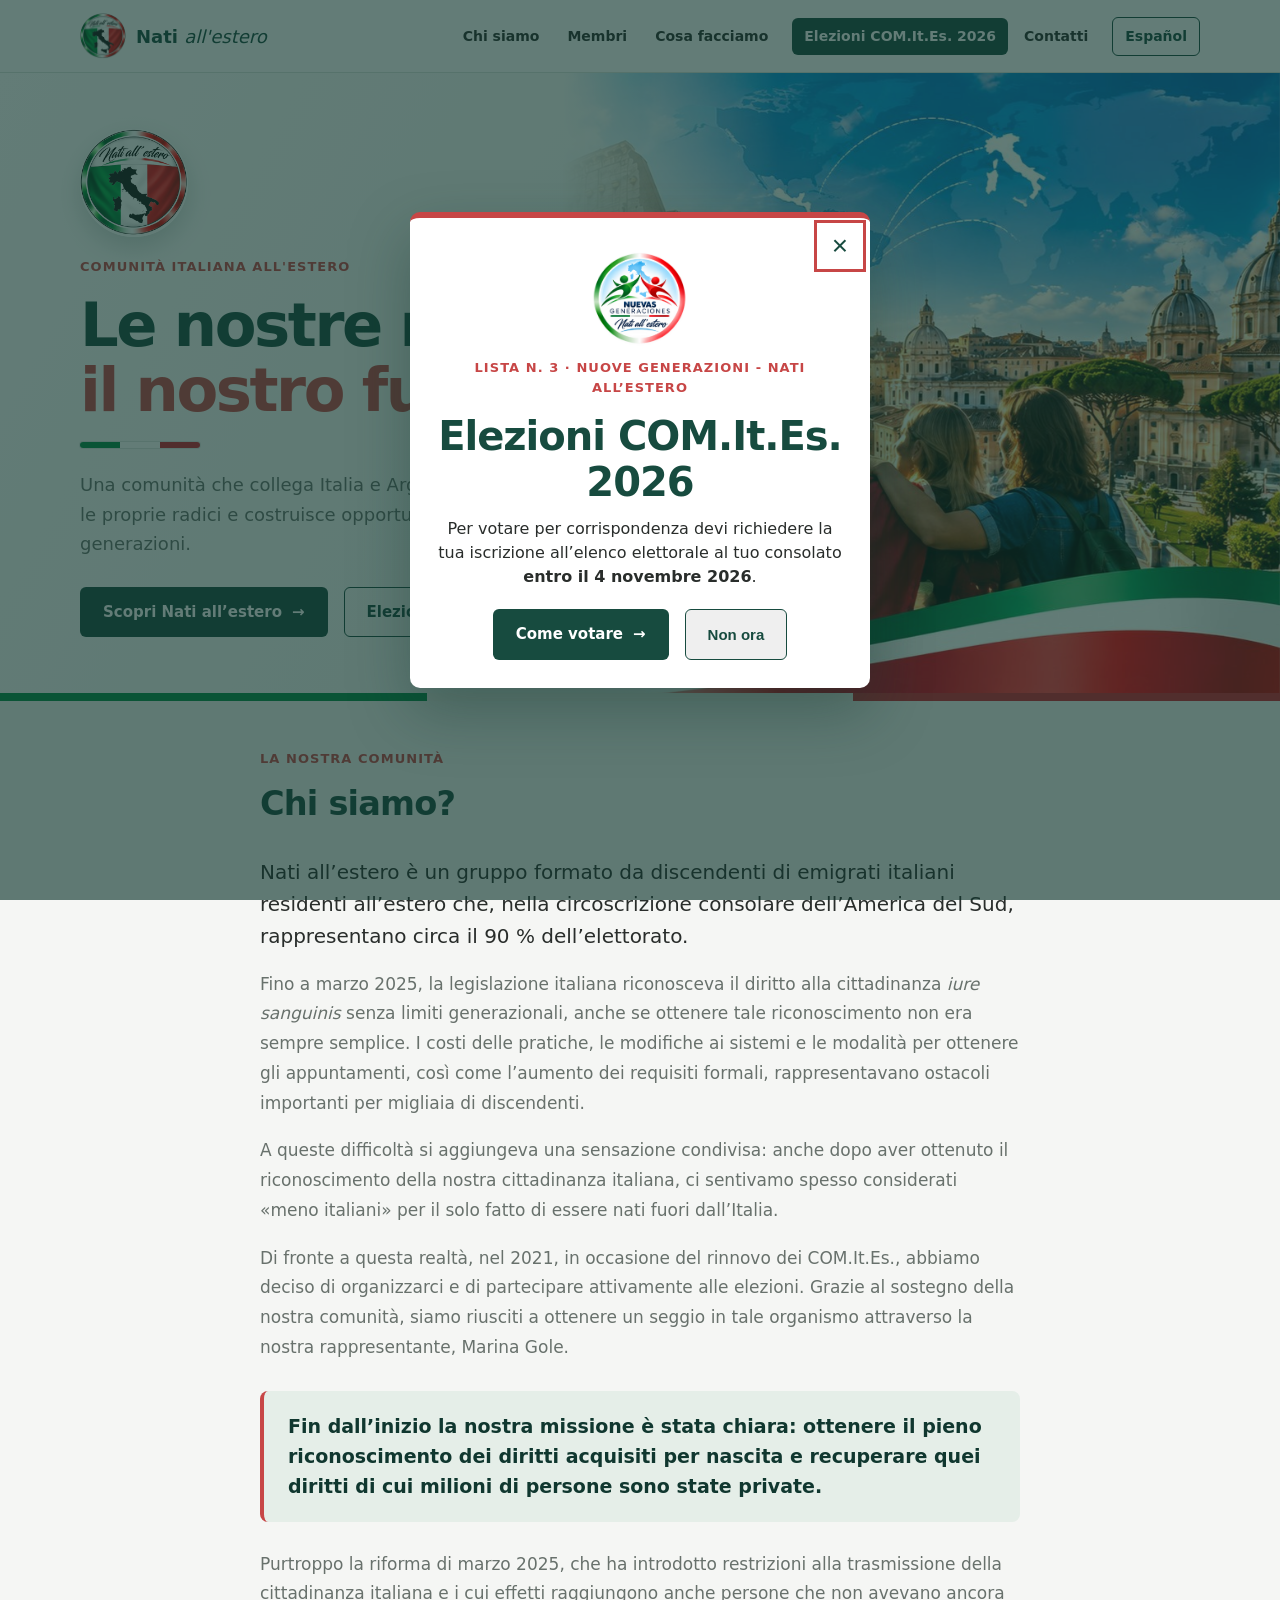
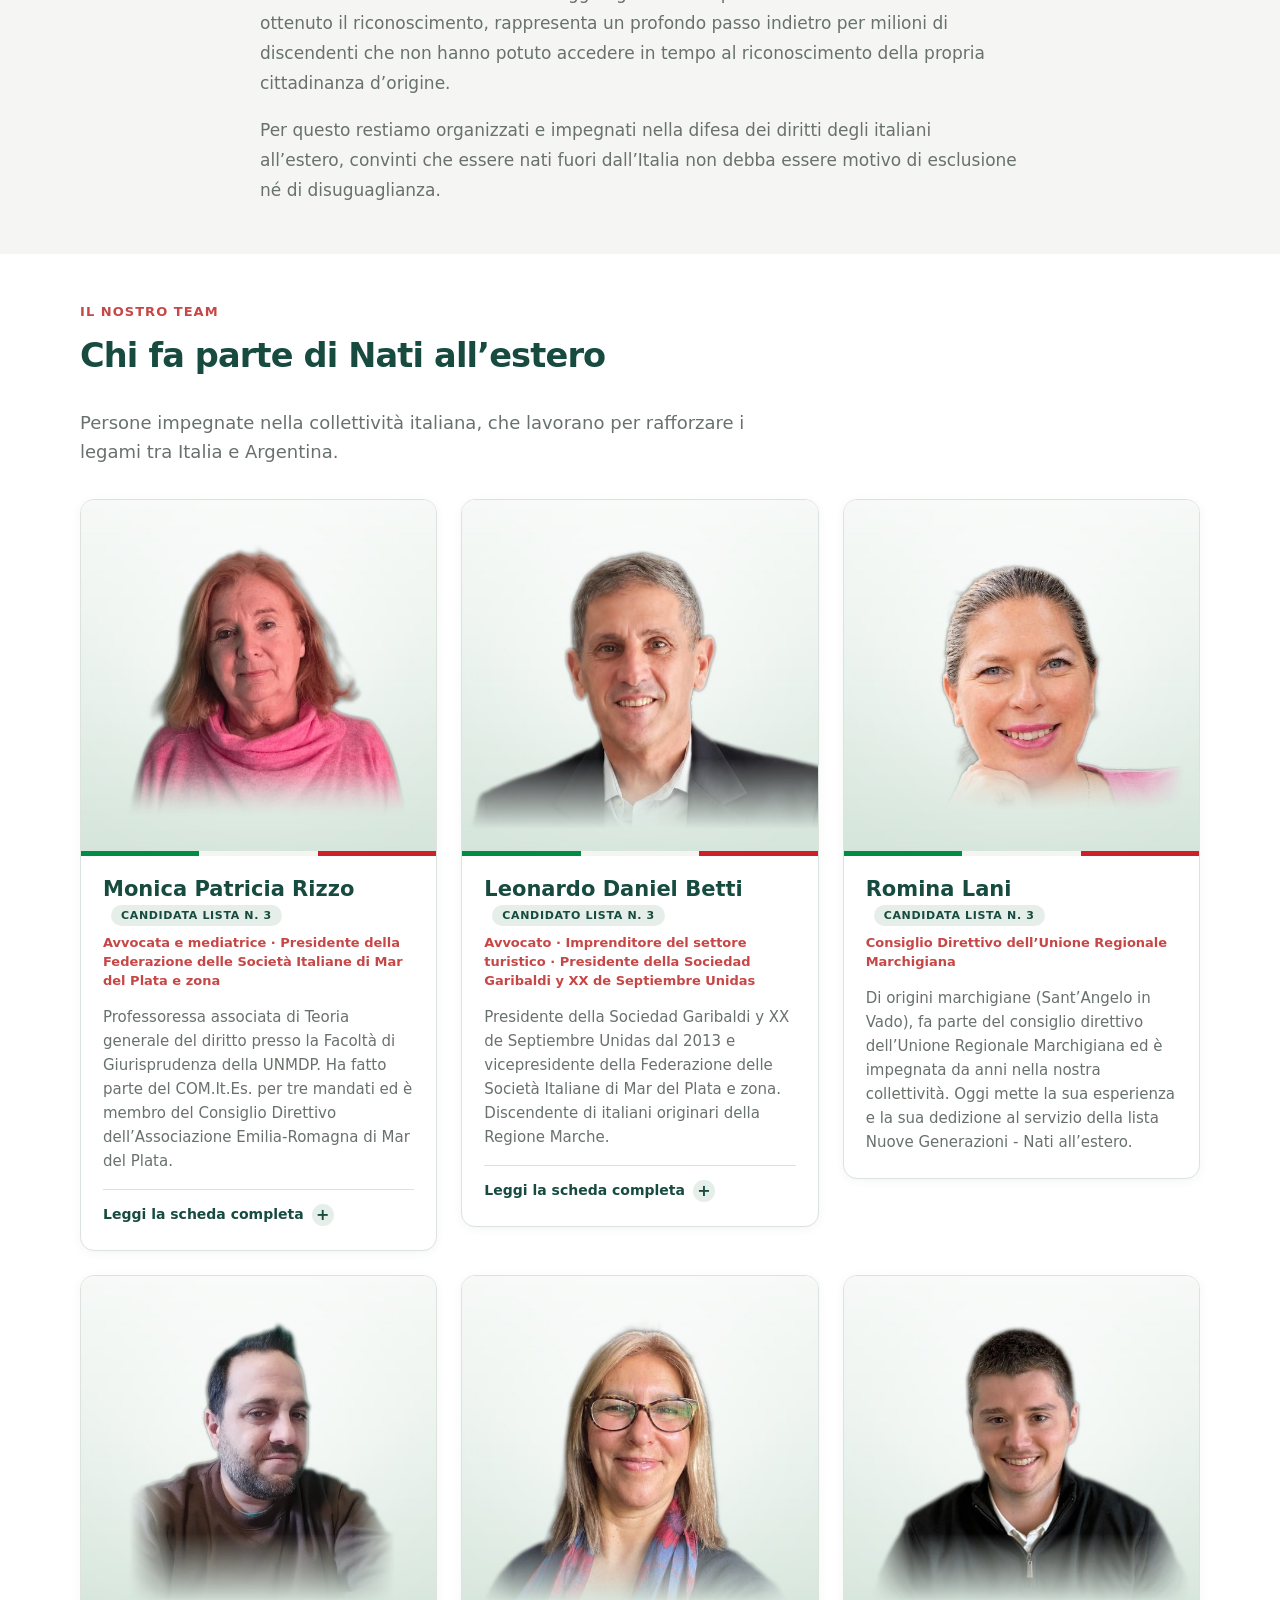
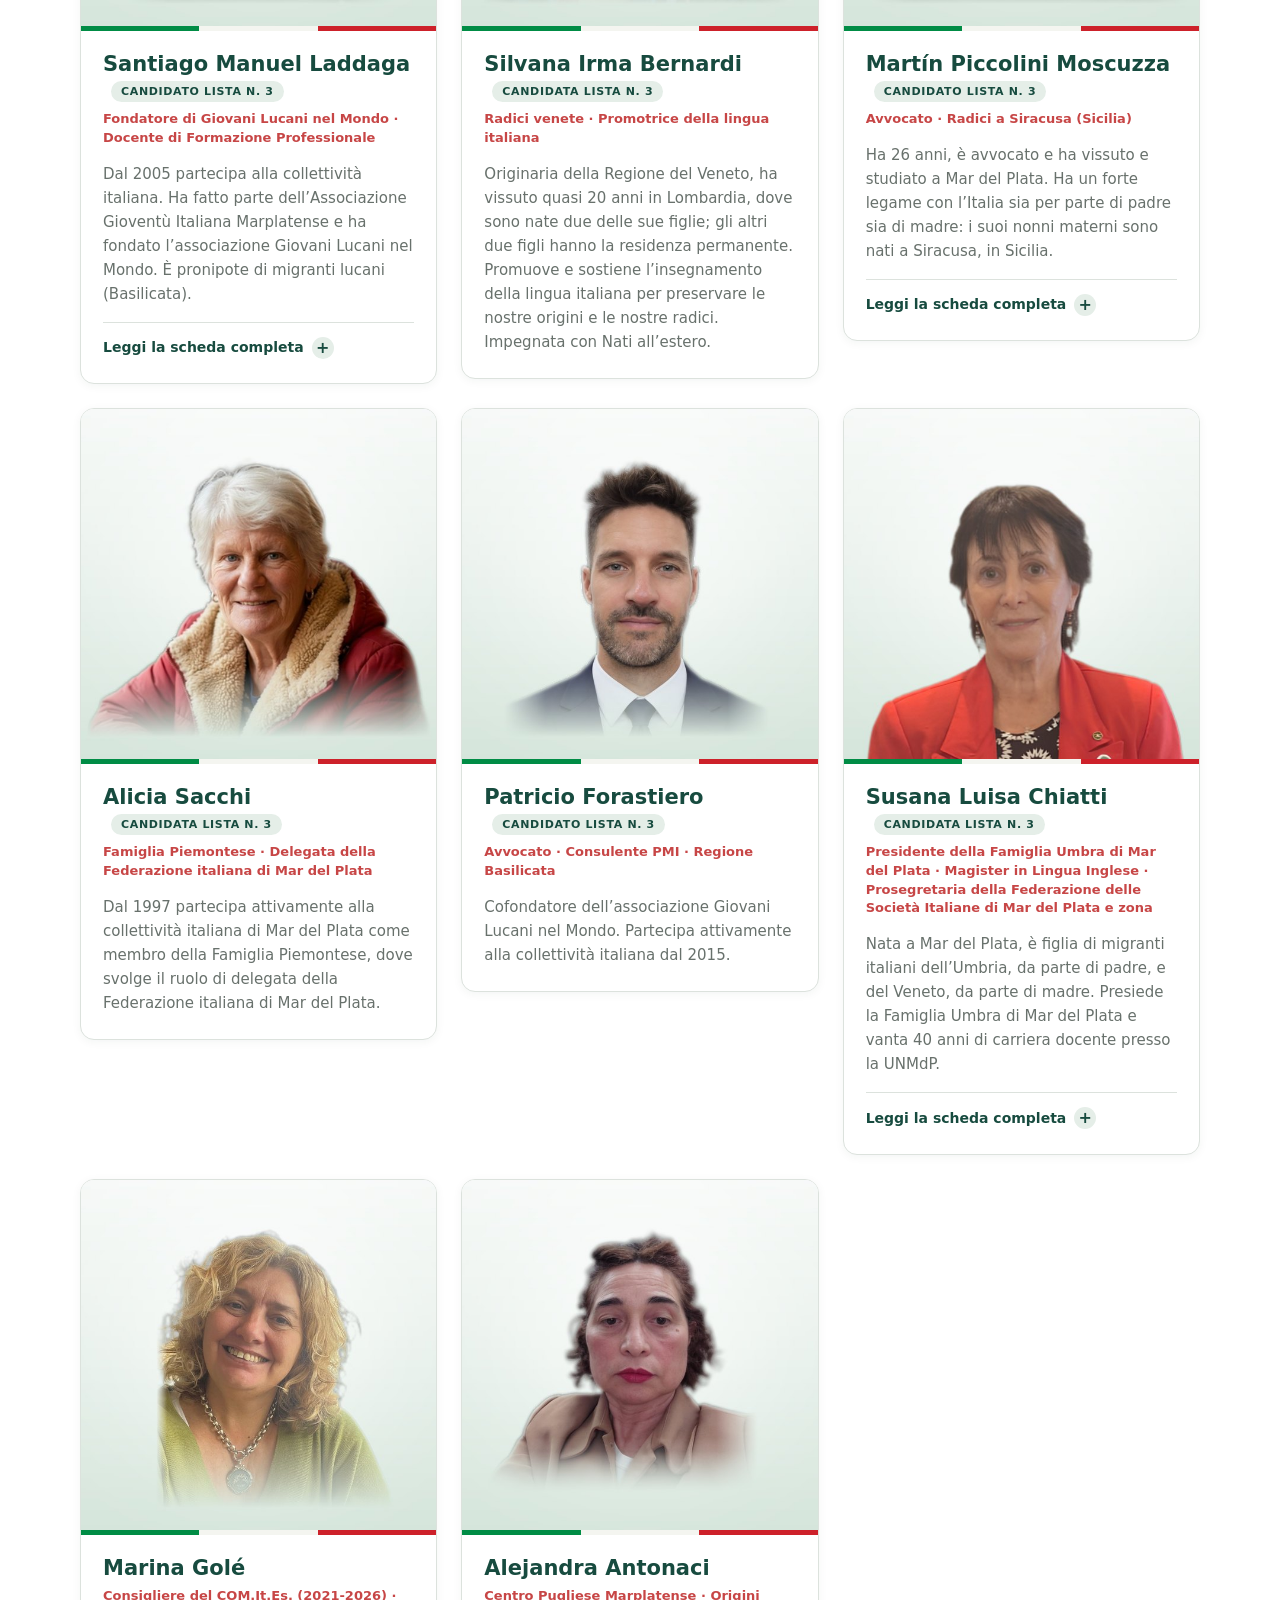
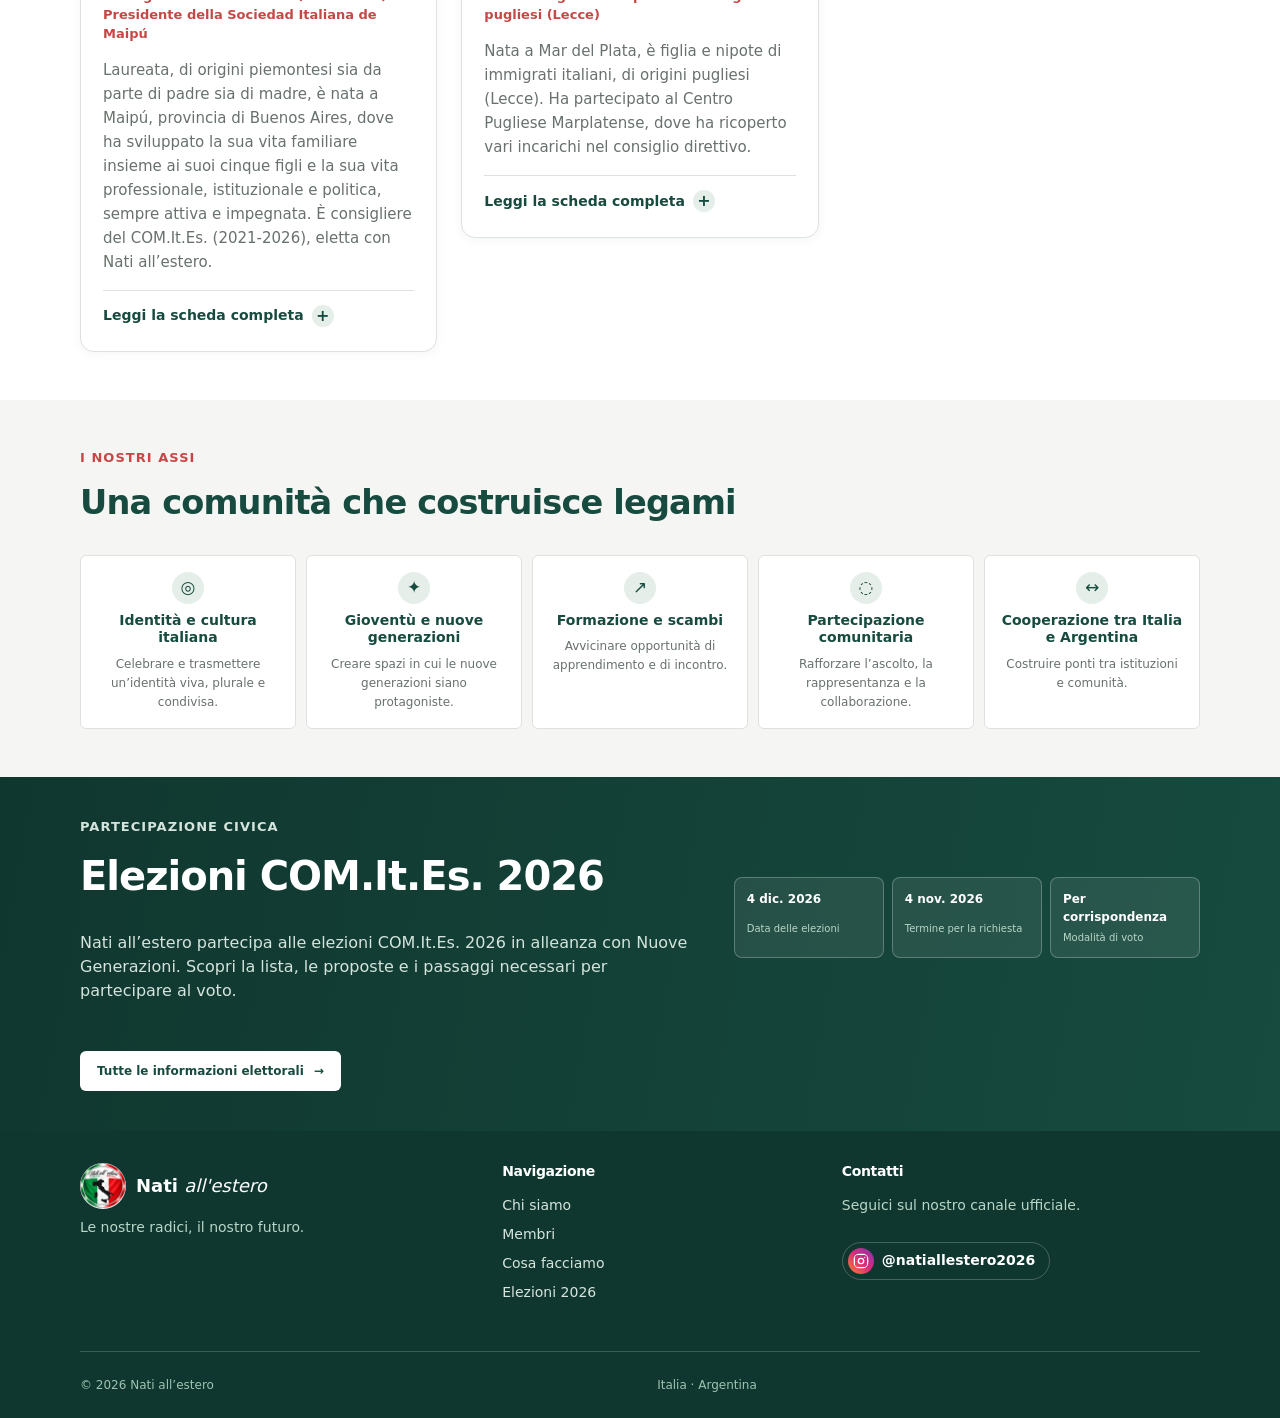
==== it/index.html @ d1185af6 "Sincronizar repositorio con la versión publicada en natiallestero.com.ar Co-Authored-By: Claude Sonn" ====
<!doctype html>
<html lang="it">
<head>
  <meta charset="utf-8">
  <meta name="viewport" content="width=device-width, initial-scale=1">
  <title>Nati all'estero | Le nostre radici, il nostro futuro</title>
  <meta name="description" content="Nati all'estero collega la comunità italiana nata all'estero con l'Italia e l'Argentina.">
  <meta property="og:title" content="Nati all'estero | Le nostre radici, il nostro futuro">
  <meta property="og:description" content="Una comunità che collega Italia e Argentina e costruisce opportunità per le nuove generazioni.">
  <meta property="og:type" content="website">
  <meta property="og:url" content="https://natiallestero.com.ar/it/">
  <meta property="og:site_name" content="Nati all'estero">
  <meta property="og:locale" content="it_IT">
  <meta property="og:image" content="https://natiallestero.com.ar/assets/images/social/og-nati-all-estero.jpg">
  <meta property="og:image:type" content="image/jpeg">
  <meta property="og:image:width" content="1200">
  <meta property="og:image:height" content="630">
  <meta property="og:image:alt" content="Logo di Nati all'estero con il motto Le nostre radici, il nostro futuro">
  <meta name="twitter:card" content="summary_large_image">
  <meta name="twitter:title" content="Nati all'estero | Le nostre radici, il nostro futuro">
  <meta name="twitter:description" content="Una comunità che collega Italia e Argentina e costruisce opportunità per le nuove generazioni.">
  <meta name="twitter:image" content="https://natiallestero.com.ar/assets/images/social/og-nati-all-estero.jpg">
  <link rel="canonical" href="https://natiallestero.com.ar/it/">
  <link rel="alternate" hreflang="es" href="https://natiallestero.com.ar/">
  <link rel="alternate" hreflang="it" href="https://natiallestero.com.ar/it/">
  <link rel="icon" href="../assets/favicon.png" type="image/png">
  <link rel="stylesheet" href="../css/styles.css?v=20261031">
</head>
<body>
  <a class="skip-link" href="#contenido">Vai al contenuto principale</a>
  <header class="site-header">
    <div class="container header-inner">
      <a class="brand" href="index.html" aria-label="Nati all'estero, home">
        <img class="brand-image" src="../assets/images/logo-nati-all-estero.png" alt="Emblema Nati all'estero">
        <span>Nati <em>all'estero</em></span>
      </a>
      <details class="menu">
        <summary aria-label="Apri la navigazione"><span class="menu-icon" aria-hidden="true"></span><span>Menu</span></summary>
        <nav aria-label="Navigazione principale">
          <a href="#quienes-somos">Chi siamo</a>
          <a href="#integrantes">Membri</a>
          <a href="#que-hacemos">Cosa facciamo</a>
          <a class="nav-highlight" href="elecciones-comites-2026.html">Elezioni COM.It.Es. 2026</a>
          <a href="#contacto">Contatti</a>
        <a class="lang-switch" href="../index.html" hreflang="es" lang="es">Español</a></nav>
      </details>
    </div>
  </header>

  <main id="contenido">
    <section class="hero-v2 hero-v2-home">
      <div class="hero-v2-media"><img src="../assets/images/hero-inicio-foto.jpg" alt="Giovani abbracciati con la bandiera italiana davanti al Colosseo, sotto una mappa che unisce l'Argentina e l'Italia" width="928" height="764"></div>
      <div class="container hero-v2-inner">
        <div class="hero-v2-copy">
          <img class="hero-v2-logo" src="../assets/images/logo-nati-all-estero.png" alt="Emblema Nati all'estero" width="768" height="768">
          <p class="eyebrow">Comunità italiana all'estero</p>
          <h1>Le nostre radici, <span>il nostro futuro</span></h1>
          <span class="hero-v2-flag" aria-hidden="true"></span>
          <p class="lead">Una comunità che collega Italia e Argentina, mantiene vive le proprie radici e costruisce opportunità per le nuove generazioni.</p>
          <div class="button-row">
            <a class="button button-primary" href="#quienes-somos">Scopri Nati all’estero <span aria-hidden="true">→</span></a>
            <a class="button button-secondary" href="elecciones-comites-2026.html">Elezioni COM.It.Es. 2026 <span aria-hidden="true">→</span></a>
          </div>
        </div>
      </div>
    </section>

    <section class="section section-soft" id="quienes-somos">
      <div class="container narrow">
        <p class="eyebrow">La nostra comunità</p>
        <h2>Chi siamo?</h2>
        <div class="about-text">
          <p class="section-intro">Nati all’estero è un gruppo formato da discendenti di emigrati italiani residenti all’estero che, nella circoscrizione consolare dell’America del Sud, rappresentano circa il 90 % dell’elettorato.</p>
          <p>Fino a marzo 2025, la legislazione italiana riconosceva il diritto alla cittadinanza <em>iure sanguinis</em> senza limiti generazionali, anche se ottenere tale riconoscimento non era sempre semplice. I costi delle pratiche, le modifiche ai sistemi e le modalità per ottenere gli appuntamenti, così come l’aumento dei requisiti formali, rappresentavano ostacoli importanti per migliaia di discendenti.</p>
          <p>A queste difficoltà si aggiungeva una sensazione condivisa: anche dopo aver ottenuto il riconoscimento della nostra cittadinanza italiana, ci sentivamo spesso considerati «meno italiani» per il solo fatto di essere nati fuori dall’Italia.</p>
          <p>Di fronte a questa realtà, nel 2021, in occasione del rinnovo dei COM.It.Es., abbiamo deciso di organizzarci e di partecipare attivamente alle elezioni. Grazie al sostegno della nostra comunità, siamo riusciti a ottenere un seggio in tale organismo attraverso la nostra rappresentante, Marina Gole.</p>
          <p class="about-mission">Fin dall’inizio la nostra missione è stata chiara: ottenere il pieno riconoscimento dei diritti acquisiti per nascita e recuperare quei diritti di cui milioni di persone sono state private.</p>
          <p>Purtroppo la riforma di marzo 2025, che ha introdotto restrizioni alla trasmissione della cittadinanza italiana e i cui effetti raggiungono anche persone che non avevano ancora ottenuto il riconoscimento, rappresenta un profondo passo indietro per milioni di discendenti che non hanno potuto accedere in tempo al riconoscimento della propria cittadinanza d’origine.</p>
          <p>Per questo restiamo organizzati e impegnati nella difesa dei diritti degli italiani all’estero, convinti che essere nati fuori dall’Italia non debba essere motivo di esclusione né di disuguaglianza.</p>
        </div>
      </div>
    </section>

    <section class="section members-section" id="integrantes">
      <div class="container">
        <p class="eyebrow">Il nostro team</p>
        <h2>Chi fa parte di Nati all’estero</h2>
        <p class="section-intro members-intro">Persone impegnate nella collettività italiana, che lavorano per rafforzare i legami tra Italia e Argentina.</p>
        <div class="members-grid">
          <article class="member-card" id="integrante-monica-rizzo">
            <div class="member-photo"><img src="../assets/images/integrantes/monica-rizzo.jpg" alt="Ritratto di Monica Patricia Rizzo" width="600" height="600" loading="lazy"></div>
            <div class="member-body">
              <h3>Monica Patricia Rizzo <span class="member-badge">Candidata Lista n. 3</span></h3>
              <p class="member-role">Avvocata e mediatrice · Presidente della Federazione delle Società Italiane di Mar del Plata e zona</p>
              <p>Professoressa associata di Teoria generale del diritto presso la Facoltà di Giurisprudenza della UNMDP. Ha fatto parte del COM.It.Es. per tre mandati ed è membro del Consiglio Direttivo dell’Associazione Emilia-Romagna di Mar del Plata.</p>
              <details class="member-more">
                <summary>Leggi la scheda completa</summary>
                <h4>Formazione e docenza</h4>
                <ul>
                  <li>Professoressa associata di Teoria generale del diritto, Facoltà di Giurisprudenza (UNMDP).</li>
                  <li>Membro del corpo docente della Fondazione di Scienze Giuridiche e Sociali dell’Ordine degli Avvocati della Provincia di Buenos Aires (CIJUSO), nel corso di Formazione di base in Mediazione.</li>
                  <li>Specializzazione in Metodi Alternativi di Risoluzione dei Conflitti (UNMDP e Ordine degli Avvocati, 1996).</li>
                  <li>Dottoranda con la tesi “L’ambito di validità della circoscrizione elettorale estero italiana. Analisi dal punto di vista della teoria del diritto”.</li>
                </ul>
                <h4>Radici italiane</h4>
                <ul>
                  <li>Cittadinanza italiana registrata nel Comune di Castelvetro (Modena), Italia.</li>
                  <li>Regioni Emilia-Romagna e Piemonte (Bagnasco, Cuneo).</li>
                </ul>
                <h4>Attività nella collettività italiana</h4>
                <ul>
                  <li>Consultrice della Regione Emilia-Romagna: 1991-2010 (Consulte 3, 4, 5 e 6).</li>
                  <li>Membro del COM.It.Es. nei periodi 1997-2004, 2004-2015 e 2015-2021.</li>
                  <li>Membro del Consiglio Direttivo dell’Associazione Emilia-Romagna Mar del Plata.</li>
                  <li>Presidente della Federazione delle Società Italiane di Mar del Plata e zona.</li>
                </ul>
              </details>
            </div>
          </article>
          <article class="member-card" id="integrante-leonardo-betti">
            <div class="member-photo"><img src="../assets/images/integrantes/leonardo-betti.jpg" alt="Ritratto di Leonardo Daniel Betti" width="600" height="600" loading="lazy"></div>
            <div class="member-body">
              <h3>Leonardo Daniel Betti <span class="member-badge">Candidato Lista n. 3</span></h3>
              <p class="member-role">Avvocato · Imprenditore del settore turistico · Presidente della Sociedad Garibaldi y XX de Septiembre Unidas</p>
              <p>Presidente della Sociedad Garibaldi y XX de Septiembre Unidas dal 2013 e vicepresidente della Federazione delle Società Italiane di Mar del Plata e zona. Discendente di italiani originari della Regione Marche.</p>
              <details class="member-more">
                <summary>Leggi la scheda completa</summary>
                <h4>Attività professionale e imprenditoriale</h4>
                <ul>
                  <li>Proprietario e direttore di una struttura alberghiera a Mar del Plata, con una lunga esperienza nell’amministrazione aziendale, nella gestione dei servizi e nell’attività turistica.</li>
                </ul>
                <h4>Percorso istituzionale</h4>
                <ul>
                  <li>Presidente della Sociedad Garibaldi y XX de Septiembre Unidas dal 2013, istituzione con 142 anni di storia, dedicata a preservare e diffondere la cultura e le tradizioni della collettività.</li>
                  <li>Delegato titolare di tale Società presso la Federazione delle Società Italiane di Mar del Plata e Zona, dove ricopre la carica di vicepresidente e partecipa ad attività di rappresentanza e di rafforzamento istituzionale.</li>
                </ul>
                <h4>Origini e legame con la collettività</h4>
                <ul>
                  <li>Discendente di italiani originari della Regione Marche, partecipa attivamente alla vita istituzionale della collettività di Mar del Plata e contribuisce alla conservazione delle sue radici culturali e delle sue tradizioni.</li>
                </ul>
              </details>
            </div>
          </article>
          <article class="member-card" id="integrante-romina-lani">
            <div class="member-photo"><img src="../assets/images/integrantes/romina-lani.jpg" alt="Ritratto di Romina Lani" width="600" height="600" loading="lazy"></div>
            <div class="member-body">
              <h3>Romina Lani <span class="member-badge">Candidata Lista n. 3</span></h3>
              <p class="member-role">Consiglio Direttivo dell’Unione Regionale Marchigiana</p>
              <p>Di origini marchigiane (Sant’Angelo in Vado), fa parte del consiglio direttivo dell’Unione Regionale Marchigiana ed è impegnata da anni nella nostra collettività. Oggi mette la sua esperienza e la sua dedizione al servizio della lista Nuove Generazioni - Nati all’estero.</p>
            </div>
          </article>
          <article class="member-card" id="integrante-santiago-laddaga">
            <div class="member-photo"><img src="../assets/images/integrantes/santiago-laddaga.jpg" alt="Ritratto di Santiago Manuel Laddaga" width="600" height="600" loading="lazy"></div>
            <div class="member-body">
              <h3>Santiago Manuel Laddaga <span class="member-badge">Candidato Lista n. 3</span></h3>
              <p class="member-role">Fondatore di Giovani Lucani nel Mondo · Docente di Formazione Professionale</p>
              <p>Dal 2005 partecipa alla collettività italiana. Ha fatto parte dell’Associazione Gioventù Italiana Marplatense e ha fondato l’associazione Giovani Lucani nel Mondo. È pronipote di migranti lucani (Basilicata).</p>
              <details class="member-more">
                <summary>Leggi la scheda completa</summary>
                <h4>Formazione e lavoro</h4>
                <ul>
                  <li>Docente di Formazione Professionale.</li>
                  <li>Consulente tecnico per progetti di economia sociale e sviluppo software.</li>
                  <li>Tecnico in Economia Sociale e Assistente in Programmazione e Sviluppo Web.</li>
                </ul>
                <h4>Attività nella collettività italiana</h4>
                <ul>
                  <li>Partecipa alla collettività italiana dal 2005.</li>
                  <li>Ha fatto parte dell’Associazione Gioventù Italiana Marplatense.</li>
                  <li>Fondatore dell’associazione Giovani Lucani nel Mondo.</li>
                </ul>
                <h4>Radici italiane</h4>
                <ul>
                  <li>Pronipote di migranti lucani (Basilicata).</li>
                </ul>
              </details>
            </div>
          </article>
          <article class="member-card" id="integrante-silvana-bernardi">
            <div class="member-photo"><img src="../assets/images/integrantes/silvana-bernardi.jpg" alt="Ritratto di Silvana Irma Bernardi" width="600" height="600" loading="lazy"></div>
            <div class="member-body">
              <h3>Silvana Irma Bernardi <span class="member-badge">Candidata Lista n. 3</span></h3>
              <p class="member-role">Radici venete · Promotrice della lingua italiana</p>
              <p>Originaria della Regione del Veneto, ha vissuto quasi 20 anni in Lombardia, dove sono nate due delle sue figlie; gli altri due figli hanno la residenza permanente. Promuove e sostiene l’insegnamento della lingua italiana per preservare le nostre origini e le nostre radici. Impegnata con Nati all’estero.</p>
            </div>
          </article>
          <article class="member-card" id="integrante-martin-piccolini-moscuzza">
            <div class="member-photo"><img src="../assets/images/integrantes/martin-piccolini-moscuzza.jpg" alt="Ritratto di Martín Piccolini Moscuzza" width="600" height="600" loading="lazy"></div>
            <div class="member-body">
              <h3>Martín Piccolini Moscuzza <span class="member-badge">Candidato Lista n. 3</span></h3>
              <p class="member-role">Avvocato · Radici a Siracusa (Sicilia)</p>
              <p>Ha 26 anni, è avvocato e ha vissuto e studiato a Mar del Plata. Ha un forte legame con l’Italia sia per parte di padre sia di madre: i suoi nonni materni sono nati a Siracusa, in Sicilia.</p>
              <details class="member-more">
                <summary>Leggi la scheda completa</summary>
                <h4>Radici italiane</h4>
                <p>I suoi nonni materni sono nati a Siracusa, in Sicilia. Entrambi sono cresciuti e si sono conosciuti lì, per poi emigrare in Argentina, dove hanno formato una bellissima famiglia.</p>
                <h4>Chi è</h4>
                <p>Si considera una persona semplice e onesta, che si appoggia molto alla famiglia e agli amici.</p>
                <h4>Il suo obiettivo</h4>
                <p>Sostenere le idee di rafforzamento della comunità italiana in Argentina, facendo valere i diritti già acquisiti grazie allo sforzo delle generazioni passate.</p>
              </details>
            </div>
          </article>
          <article class="member-card" id="integrante-alicia-sacchi">
            <div class="member-photo"><img src="../assets/images/integrantes/alicia-sacchi.jpg" alt="Ritratto di Alicia Sacchi" width="600" height="600" loading="lazy"></div>
            <div class="member-body">
              <h3>Alicia Sacchi <span class="member-badge">Candidata Lista n. 3</span></h3>
              <p class="member-role">Famiglia Piemontese · Delegata della Federazione italiana di Mar del Plata</p>
              <p>Dal 1997 partecipa attivamente alla collettività italiana di Mar del Plata come membro della Famiglia Piemontese, dove svolge il ruolo di delegata della Federazione italiana di Mar del Plata.</p>
            </div>
          </article>
          <article class="member-card" id="integrante-patricio-forastiero">
            <div class="member-photo"><img src="../assets/images/integrantes/patricio-forastiero.jpg" alt="Ritratto di Patricio Forastiero" width="600" height="600" loading="lazy"></div>
            <div class="member-body">
              <h3>Patricio Forastiero <span class="member-badge">Candidato Lista n. 3</span></h3>
              <p class="member-role">Avvocato · Consulente PMI · Regione Basilicata</p>
              <p>Cofondatore dell’associazione Giovani Lucani nel Mondo. Partecipa attivamente alla collettività italiana dal 2015.</p>
            </div>
          </article>
          <article class="member-card" id="integrante-susana-chiatti">
            <div class="member-photo"><img src="../assets/images/integrantes/susana-chiatti.jpg" alt="Ritratto di Susana Luisa Chiatti" width="600" height="600" loading="lazy"></div>
            <div class="member-body">
              <h3>Susana Luisa Chiatti <span class="member-badge">Candidata Lista n. 3</span></h3>
              <p class="member-role">Presidente della Famiglia Umbra di Mar del Plata · Magister in Lingua Inglese · Prosegretaria della Federazione delle Società Italiane di Mar del Plata e zona</p>
              <p>Nata a Mar del Plata, è figlia di migranti italiani dell’Umbria, da parte di padre, e del Veneto, da parte di madre. Presiede la Famiglia Umbra di Mar del Plata e vanta 40 anni di carriera docente presso la UNMdP.</p>
              <details class="member-more">
                <summary>Leggi la scheda completa</summary>
                <h4>Percorso nella collettività italiana</h4>
                <ul>
                  <li>Presidente della Famiglia Umbra di Mar del Plata, istituzione a cui partecipa da 25 anni e in cui ha ricoperto vari incarichi, tra cui la presidenza e la vicepresidenza.</li>
                  <li>Delegata titolare regionale presso il CRUE (Consiglio Regionale degli Umbri all’Estero), Umbria, Italia, periodo 2026-2028.</li>
                  <li>Da oltre 15 anni rappresenta la Famiglia Umbra presso la Federazione delle Società Italiane di Mar del Plata e Zona, dove attualmente è prosegretaria.</li>
                  <li>Delegata titolare presso il Foro de Colectividades Mar del Plata-Batán.</li>
                  <li>Fa parte del Movimento Lega Donne Italiane.</li>
                </ul>
                <h4>Formazione accademica e percorso professionale</h4>
                <ul>
                  <li>Magister in Lingua Inglese.</li>
                  <li>40 anni di carriera docente presso l’Universidad Nacional de Mar del Plata (UNMdP), dove ha raggiunto il ruolo di professoressa ordinaria a tempo pieno, tramite concorsi per titoli ed esami, nelle facoltà di Lettere e Scienze Umane, Scienze Esatte e Naturali, e Scienze della Salute e Servizio Sociale.</li>
                  <li>Direttrice del Dipartimento di Lingue Moderne della Facoltà di Lettere e Scienze Umane, autrice e coautrice di diversi libri e partecipante a progetti di ricerca. Attualmente continua a svolgere attività di ricerca presso la UNMdP.</li>
                  <li>Fondatrice del Colegio Nacional Dr. Arturo Illia, dove ha partecipato alla creazione delle materie Inglese Generale e Comprensione di Testi in Inglese, e dove ha lavorato per oltre 11 anni.</li>
                  <li>Per 22 anni, professoressa specializzata in Inglese Tecnico nell’area di Pesca e Navigazione della Escuela Nacional de Pesca Comandante Luis Piedrabuena, dipendente dalla Marina Argentina, incarico ottenuto per concorso.</li>
                  <li>Per 12 anni ha insegnato Inglese Tecnico a medici specializzandi e di reparto di tutte le specialità presso l’Hospital Privado de Comunidad, tramite il suo Dipartimento di Docenza e Ricerca.</li>
                </ul>
                <h4>Partecipazione istituzionale</h4>
                <ul>
                  <li>Membro attivo dell’Asociación Civil de Mujeres Universitarias y Graduadas de Mar del Plata (ACMUyG MdP).</li>
                  <li>Fa parte del Consiglio Direttivo del Rotary Club Puerto Mar del Plata, dove coordina progetti culturali.</li>
                </ul>
                <p class="member-closing">Il suo percorso unisce l’impegno nella collettività italiana, l’insegnamento universitario, la ricerca e la partecipazione istituzionale, promuovendo la cultura, la solidarietà e il rafforzamento dei legami comunitari.</p>
              </details>
            </div>
          </article>
          <article class="member-card" id="integrante-marina-gole">
            <div class="member-photo"><img src="../assets/images/integrantes/marina-gole.jpg" alt="Ritratto di Marina Golé" width="600" height="600" loading="lazy"></div>
            <div class="member-body">
              <h3>Marina Golé</h3>
              <p class="member-role">Consigliere del COM.It.Es. (2021-2026) · Presidente della Sociedad Italiana de Maipú</p>
              <p>Laureata, di origini piemontesi sia da parte di padre sia di madre, è nata a Maipú, provincia di Buenos Aires, dove ha sviluppato la sua vita familiare insieme ai suoi cinque figli e la sua vita professionale, istituzionale e politica, sempre attiva e impegnata. È consigliere del COM.It.Es. (2021-2026), eletta con Nati all’estero.</p>
              <details class="member-more">
                <summary>Leggi la scheda completa</summary>
                <h4>Collettività italiana</h4>
                <ul>
                  <li>Consigliere del COM.It.Es. (2021-2026), eletta con Nati all’estero.</li>
                  <li>Presidente della Sociedad Italiana de Maipú (dal 2019 a oggi).</li>
                  <li>Coordinatrice del Progetto Lingua Italiana e docente a Maipú (1997-2018).</li>
                  <li>Ha partecipato con i gruppi di lingua ai Giochi della Gioventù tra il 2005 e il 2018 e, per 10 anni, è stata rappresentante di Maipú nei tornei selettivi in Italia.</li>
                  <li>Fondatrice e dirigente del Gruppo Giovanile San Francesco d’Assisi (1999-2006).</li>
                </ul>
                <h4>Incarichi pubblici</h4>
                <ul>
                  <li>Consigliera comunale di Maipú (2007-2015 e dal 2025 a oggi).</li>
                  <li>Segretaria di Cultura, Istruzione e Turismo del Comune di Maipú (2015-2024).</li>
                </ul>
                <h4>Cultura e istruzione</h4>
                <ul>
                  <li>Coordinatrice dell’Espacio INCAA Maipú (dal 2011 a oggi).</li>
                  <li>Presidente di Amigos de la Cultura Maipú (dal 2025 a oggi).</li>
                  <li>Professoressa presso l’Instituto Pbro. Mauro Golé (1998-2016).</li>
                  <li>Coordinatrice dell’Universidad Siglo XXI a Maipú (2017-2022).</li>
                </ul>
              </details>
            </div>
          </article>
          <article class="member-card" id="integrante-alejandra-antonaci">
            <div class="member-photo"><img src="../assets/images/integrantes/alejandra-antonaci.jpg" alt="Ritratto di Alejandra Antonaci" width="600" height="600" loading="lazy"></div>
            <div class="member-body">
              <h3>Alejandra Antonaci</h3>
              <p class="member-role">Centro Pugliese Marplatense · Origini pugliesi (Lecce)</p>
              <p>Nata a Mar del Plata, è figlia e nipote di immigrati italiani, di origini pugliesi (Lecce). Ha partecipato al Centro Pugliese Marplatense, dove ha ricoperto vari incarichi nel consiglio direttivo.</p>
              <details class="member-more">
                <summary>Leggi la scheda completa</summary>
                <h4>Percorso nella collettività</h4>
                <ul>
                  <li>Ha partecipato al Centro Pugliese Marplatense, ricoprendo vari incarichi nel consiglio direttivo.</li>
                  <li>Ha fatto parte del Movimiento Juventud Italo-Argentino.</li>
                  <li>Ha partecipato ai Pre-Congressi e ai Congressi della Gioventù Italo-Argentina di FEDITALIA.</li>
                  <li>Ha partecipato a Eniames.</li>
                </ul>
                <h4>Radici italiane</h4>
                <ul>
                  <li>Nata a Mar del Plata, di origini pugliesi (Lecce).</li>
                  <li>Figlia e nipote di immigrati italiani.</li>
                </ul>
              </details>
            </div>
          </article>
        </div>
      </div>
    </section>

    <section class="section" id="que-hacemos">
      <div class="container">
        <p class="eyebrow">I nostri assi</p>
        <h2>Una comunità che costruisce legami</h2>
        <div class="card-grid five">
          <article class="info-card"><span class="card-icon">◎</span><h3>Identità e cultura italiana</h3><p>Celebrare e trasmettere un’identità viva, plurale e condivisa.</p></article>
          <article class="info-card"><span class="card-icon">✦</span><h3>Gioventù e nuove generazioni</h3><p>Creare spazi in cui le nuove generazioni siano protagoniste.</p></article>
          <article class="info-card"><span class="card-icon">↗</span><h3>Formazione e scambi</h3><p>Avvicinare opportunità di apprendimento e di incontro.</p></article>
          <article class="info-card"><span class="card-icon">◌</span><h3>Partecipazione comunitaria</h3><p>Rafforzare l’ascolto, la rappresentanza e la collaborazione.</p></article>
          <article class="info-card"><span class="card-icon">↔</span><h3>Cooperazione tra Italia e Argentina</h3><p>Costruire ponti tra istituzioni e comunità.</p></article>
        </div>
      </div>
    </section>

    <section class="election-banner">
      <div class="container election-banner-inner">
        <div><p class="eyebrow eyebrow-light">Partecipazione civica</p><h2>Elezioni COM.It.Es. 2026</h2><p>Nati all’estero partecipa alle elezioni COM.It.Es. 2026 in alleanza con Nuove Generazioni. Scopri la lista, le proposte e i passaggi necessari per partecipare al voto.</p></div>
        <div class="date-list"><div><strong>4 dic. 2026</strong><span>Data delle elezioni</span></div><div><strong>4 nov. 2026</strong><span>Termine per la richiesta</span></div><div><strong>Per corrispondenza</strong><span>Modalità di voto</span></div></div>
        <a class="button button-light" href="elecciones-comites-2026.html">Tutte le informazioni elettorali <span aria-hidden="true">→</span></a>
      </div>
    </section>
  </main>

  <footer class="site-footer" id="contacto">
    <div class="container footer-grid">
      <div><a class="brand brand-footer" href="index.html"><img class="brand-image" src="../assets/images/logo-nati-all-estero.png" alt="Emblema Nati all'estero"><span>Nati <em>all'estero</em></span></a><p>Le nostre radici, il nostro futuro.</p></div>
      <div><h2 class="footer-title">Navigazione</h2><a href="#quienes-somos">Chi siamo</a><a href="#integrantes">Membri</a><a href="#que-hacemos">Cosa facciamo</a><a href="elecciones-comites-2026.html">Elezioni 2026</a></div>
      <div><h2 class="footer-title">Contatti</h2><p>Seguici sul nostro canale ufficiale.</p><a class="social-link" href="https://www.instagram.com/natiallestero2026/" target="_blank" rel="noopener noreferrer" aria-label="Instagram di Nati all’estero (si apre in una nuova scheda)"><svg viewBox="0 0 24 24" aria-hidden="true" fill="none" stroke="currentColor" stroke-width="2" stroke-linecap="round" stroke-linejoin="round"><rect x="2" y="2" width="20" height="20" rx="5"/><circle cx="12" cy="12" r="4"/><circle cx="17.5" cy="6.5" r="1" fill="currentColor" stroke="none"/></svg><span>@natiallestero2026</span></a></div>
    </div>
    <div class="container footer-bottom"><span>© 2026 Nati all’estero</span><span>Italia <span aria-hidden="true">·</span> Argentina</span><span id="visit-counter" data-label="Visite: " aria-live="polite"></span></div>
  </footer>
  <dialog class="promo-modal" id="promo-elecciones" aria-labelledby="promo-titulo">
    <button class="promo-close" type="button" aria-label="Chiudi l’avviso" data-promo-close>&times;</button>
    <img class="promo-logo" src="../assets/images/logo-nuevas-generaciones-nati.png" alt="Logo di Nuove Generazioni e Nati all'estero" width="120" height="120">
    <p class="eyebrow">Lista n. 3 · Nuove Generazioni - Nati all’estero</p>
    <h2 id="promo-titulo">Elezioni COM.It.Es. 2026</h2>
    <p>Per votare per corrispondenza devi richiedere la tua iscrizione all’elenco elettorale al tuo consolato <strong>entro il 4 novembre 2026</strong>.</p>
    <div class="button-row">
      <a class="button button-primary" href="elecciones-comites-2026.html">Come votare <span aria-hidden="true">→</span></a>
      <button class="button button-secondary" type="button" data-promo-close>Non ora</button>
    </div>
  </dialog>
  <script src="../js/menu.js"></script>
  <script src="../js/contador.js?v=20261031b"></script>
  <script src="../js/promo.js"></script>
</body>
</html>
---- css/styles.css ----
/* 1. Variables CSS y paleta */
:root {
  --color-primary: #174B3F;
  --color-primary-dark: #10372F;
  --color-primary-light: #E5EEE8;
  --color-accent: #C74646;
  --color-white: #FFFFFF;
  --color-background: #F5F6F4;
  --color-text: #292D2B;
  --color-muted: #68716C;
  --color-border: #DCE2DD;
  --space-1: 8px;
  --space-2: 16px;
  --space-3: 24px;
  --space-4: 32px;
  --space-5: 48px;
  --space-6: 64px;
  --space-7: 80px;
}

/* 2. Reset básico */
*, *::before, *::after { box-sizing: border-box; }
html { scroll-behavior: smooth; }
body { margin: 0; background: var(--color-background); color: var(--color-text); }
img { display: block; max-width: 100%; }
a { color: inherit; }

/* 3. Estilos globales */
.container { width: min(1120px, calc(100% - 48px)); margin: 0 auto; }
.narrow { max-width: 760px; }
.section { padding: var(--space-7) 0; }
.section-soft { background: var(--color-primary-light); }
.eyebrow { margin: 0 0 var(--space-2); color: var(--color-accent); font-size: 13px; font-weight: 700; letter-spacing: .08em; text-transform: uppercase; }
.eyebrow-light { color: #B8D6C7; }
.section-intro, .lead { color: var(--color-muted); font-size: 18px; line-height: 1.65; }
.disclaimer { color: var(--color-muted); font-size: 13px; }

/* 4. Tipografía */
body { font-family: Inter, ui-sans-serif, system-ui, -apple-system, BlinkMacSystemFont, "Segoe UI", sans-serif; line-height: 1.5; }
h1, h2, h3, p { margin-top: 0; }
h1 { color: var(--color-primary); font-size: clamp(2.5rem, 6vw, 3.5rem); line-height: 1.08; letter-spacing: -.04em; }
h2 { margin-bottom: var(--space-4); color: var(--color-primary); font-size: clamp(1.8rem, 4vw, 2.5rem); line-height: 1.15; letter-spacing: -.025em; }
h3 { color: var(--color-primary); font-size: 19px; line-height: 1.25; }

/* 5. Contenedores y sistema de espaciado */
.two-columns { display: grid; gap: var(--space-5); grid-template-columns: 1fr 1.4fr; }
.two-columns p { color: var(--color-muted); font-size: 17px; line-height: 1.7; }

/* 6. Encabezado y navegación */
.site-header { position: sticky; top: 0; z-index: 10; border-bottom: 1px solid var(--color-border); background: rgba(255, 255, 255, .94); backdrop-filter: blur(10px); transition: box-shadow .3s ease, background-color .3s ease; }
.site-header.is-scrolled { background: rgba(255, 255, 255, .98); box-shadow: 0 6px 20px rgba(16, 55, 47, .1); }
.header-inner { display: flex; align-items: center; justify-content: space-between; gap: var(--space-3); min-height: 72px; transition: min-height .3s ease; }
.site-header.is-scrolled .header-inner { min-height: 60px; }
.brand { display: inline-flex; flex-shrink: 0; align-items: center; gap: 10px; color: var(--color-primary); font-size: 18px; font-weight: 700; text-decoration: none; }
.brand em { font-weight: 400; }
.brand-image { width: 46px; height: 46px; border-radius: 50%; object-fit: cover; transition: transform .4s ease; }
.brand:hover .brand-image { transform: rotate(-8deg) scale(1.06); }

.menu summary { display: none; }
nav { display: flex; align-items: center; gap: 4px; font-size: 14px; font-weight: 600; }
nav a { position: relative; padding: 8px 12px; border-radius: 6px; color: var(--color-text); text-decoration: none; white-space: nowrap; transition: color .25s ease, background-color .25s ease, box-shadow .25s ease, transform .2s ease; }
nav a::after { content: ""; position: absolute; right: 12px; bottom: 3px; left: 12px; height: 2px; border-radius: 2px; background: var(--color-accent); transform: scaleX(0); transform-origin: left; transition: transform .3s ease; }
nav a:hover, nav a:focus-visible { background: var(--color-primary-light); color: var(--color-primary); }
nav a:hover::after, nav a:focus-visible::after { transform: scaleX(1); }
nav a:active { background: var(--color-accent); color: var(--color-white); }
nav a:active::after { transform: scaleX(0); }
nav .nav-highlight { margin-left: 8px; background: var(--color-primary); color: var(--color-white); }
nav .nav-highlight::after { display: none; }
nav .nav-highlight:hover, nav .nav-highlight:focus-visible { background: var(--color-primary-dark); color: var(--color-white); box-shadow: 0 6px 14px rgba(16, 55, 47, .25); transform: translateY(-1px); }
nav .nav-highlight:active { background: var(--color-accent); box-shadow: none; transform: translateY(0); }
nav .lang-switch { margin-left: 8px; border: 1.5px solid var(--color-primary); color: var(--color-primary); font-weight: 600; }
nav .lang-switch::after { display: none; }
.text-link { transition: color .25s ease; }
.text-link:hover { color: var(--color-accent); }

@media (min-width: 961px) {
  /* La navegación permanece visible (js/menu.js abre el details) */
  .menu::details-content { content-visibility: visible; }
}
@media (max-width: 1100px) {
  nav a { padding: 8px 9px; }
  nav a::after { right: 9px; left: 9px; }
}
@media (max-width: 960px) {
  .header-inner { min-height: 64px; }
  .site-header.is-scrolled .header-inner { min-height: 56px; }
  .menu summary { display: flex; align-items: center; gap: 10px; padding: 10px 12px; border-radius: 6px; color: var(--color-primary); cursor: pointer; font-weight: 700; list-style: none; user-select: none; transition: background-color .25s ease, color .25s ease; }
  .menu summary::-webkit-details-marker { display: none; }
  .menu summary:hover { background: var(--color-primary-light); }
  .menu summary:active { background: var(--color-accent); color: var(--color-white); }
  .menu-icon { position: relative; width: 22px; height: 2px; border-radius: 2px; background: currentColor; transition: background-color .2s ease; }
  .menu-icon::before, .menu-icon::after { content: ""; position: absolute; left: 0; width: 100%; height: 2px; border-radius: 2px; background: currentColor; transition: top .3s ease, transform .3s ease; }
  .menu-icon::before { top: -7px; }
  .menu-icon::after { top: 7px; }
  .menu[open] .menu-icon { background: transparent; }
  .menu[open] .menu-icon::before { top: 0; transform: rotate(45deg); }
  .menu[open] .menu-icon::after { top: 0; transform: rotate(-45deg); }
  .menu nav { position: absolute; top: 100%; right: 0; left: 0; display: grid; gap: 4px; padding: 12px 16px 20px; border-bottom: 1px solid var(--color-border); background: var(--color-white); box-shadow: 0 16px 30px rgba(16, 55, 47, .14); font-size: 16px; animation: menu-in .3s ease; }
  .menu nav a { padding: 12px 14px; }
  .menu nav a::after { right: auto; bottom: 6px; left: 14px; width: 32px; }
  .menu nav .nav-highlight { margin: 6px 0 0; text-align: center; }
  .menu nav .lang-switch { margin: 6px 0 0; text-align: center; }
}
@keyframes menu-in { from { opacity: 0; transform: translateY(-8px); } to { opacity: 1; transform: none; } }

/* 7. Botones */
.button { display: inline-flex; align-items: center; justify-content: center; gap: 10px; min-height: 48px; padding: 13px 22px; border: 1px solid transparent; border-radius: 6px; font-size: 15px; font-weight: 700; text-align: center; text-decoration: none; transition: background-color .25s ease, color .25s ease, border-color .25s ease, box-shadow .25s ease, transform .2s ease; }
.button-primary { background: var(--color-primary); color: var(--color-white); }
.button:hover { box-shadow: 0 8px 18px rgba(16, 55, 47, .18); transform: translateY(-2px); }
.button:active { box-shadow: 0 2px 6px rgba(16, 55, 47, .18); transform: translateY(0) scale(.98); }
.button span[aria-hidden="true"] { transition: transform .25s ease; }
.button:hover span[aria-hidden="true"] { transform: translateX(3px); }
.button-primary:hover, .button-primary:focus-visible { background: var(--color-primary-dark); }
.button-primary:active { border-color: var(--color-accent); background: var(--color-accent); }
.button-secondary { border-color: var(--color-primary); color: var(--color-primary); }
.button-secondary:hover, .button-secondary:focus-visible { background: var(--color-primary); color: var(--color-white); }
.button-secondary:active { border-color: var(--color-accent); background: var(--color-accent); color: var(--color-white); }
.button-light { background: var(--color-white); color: var(--color-primary); }
.button-light:hover, .button-light:focus-visible { background: var(--color-primary-light); }
.button-light:active { background: var(--color-accent); color: var(--color-white); }
.button-row { display: flex; flex-wrap: wrap; gap: var(--space-2); }

/* 8. Hero */

/* 9. Secciones */
.text-link { display: inline-block; color: var(--color-primary); font-weight: 700; text-decoration: underline; text-underline-offset: 4px; }

/* 10. Tarjetas */
.card-grid { display: grid; gap: var(--space-3); }
.card-grid.five { grid-template-columns: repeat(5, 1fr); }
.info-card { padding: var(--space-3); border: 1px solid var(--color-border); border-radius: 10px; background: var(--color-white); transition: transform .3s ease, box-shadow .3s ease, border-color .3s ease; }
.info-card:hover { border-color: #B8D6C7; box-shadow: 0 14px 28px rgba(16, 55, 47, .1); transform: translateY(-4px); }
.info-card .card-icon { transition: background-color .3s ease, color .3s ease; }
.info-card:hover .card-icon { background: var(--color-primary); color: var(--color-white); }
.info-card p { margin-bottom: 0; color: var(--color-muted); font-size: 14px; line-height: 1.6; }
.card-icon { display: inline-grid; width: 38px; height: 38px; margin-bottom: var(--space-2); place-items: center; border-radius: 50%; background: var(--color-primary-light); color: var(--color-primary); font-size: 21px; }
.info-card h3 { min-height: 48px; margin-bottom: var(--space-2); }

/* 11. Bloque electoral */
.election-banner { padding: var(--space-6) 0; background: var(--color-primary); color: var(--color-white); }
.election-banner h2 { color: var(--color-white); }
.election-banner p { max-width: 650px; color: #D5E4DC; }
.election-banner-inner { display: grid; align-items: center; grid-template-columns: 1.2fr 1fr; gap: var(--space-4); }
.date-list { display: grid; grid-template-columns: repeat(3, 1fr); gap: var(--space-2); }
.date-list div { display: grid; gap: 4px; padding: var(--space-2); border: 1px solid rgba(255,255,255,.25); border-radius: 8px; }
.date-list strong { font-size: 15px; }.date-list span { color: #B8D6C7; font-size: 12px; }

.contact-box { display: flex; gap: var(--space-3); padding: var(--space-4); border: 1px solid var(--color-border); border-radius: 10px; background: var(--color-white); }
.contact-box p { margin-bottom: 0; color: var(--color-muted); }
.proposals { grid-template-columns: repeat(3, 1fr); }

/* 12. Formularios, si se incorporan en el futuro */
.registration { background: var(--color-white); }
.voting-explainer { max-width: 860px; margin-bottom: var(--space-5); padding: var(--space-4); border-left: 4px solid var(--color-primary); background: var(--color-primary-light); }
.voting-explainer p { color: var(--color-text); line-height: 1.65; }
.voting-explainer .notice { padding: var(--space-2); border-radius: 6px; background: var(--color-white); color: var(--color-primary-dark); }
.steps { display: grid; grid-template-columns: repeat(4, 1fr); gap: var(--space-3); margin-bottom: var(--space-5); }
.steps > div { position: relative; padding-top: var(--space-4); }.steps b { position: absolute; top: 0; left: 0; color: var(--color-accent); font-size: 24px; }.steps p { color: var(--color-muted); font-size: 14px; }
.contact-box { display: block; background: var(--color-primary-light); }.contact-box a { color: var(--color-primary); font-weight: 700; }.contact-box a.button-primary { color: var(--color-white); }.contact-box a.button-primary:hover, .contact-box a.button-primary:focus-visible { color: var(--color-white); }.contact-box ul { margin: 0; padding-left: 20px; color: var(--color-muted); }.contact-box li + li { margin-top: 8px; }
.contact-box .button-row { margin-top: var(--space-3); }

/* 13. Preguntas frecuentes */
.faq { max-width: 800px; }
.faq details { border-top: 1px solid var(--color-border); }.faq details:last-child { border-bottom: 1px solid var(--color-border); }
.faq summary { padding: var(--space-3) 0; color: var(--color-primary); cursor: pointer; font-weight: 700; list-style-position: outside; transition: color .25s ease; }.faq summary:hover { color: var(--color-accent); }.faq details p { padding: 0 0 var(--space-3); margin: 0; color: var(--color-muted); }

/* 14. Footer */
.site-footer { padding: var(--space-6) 0 var(--space-3); background: var(--color-primary-dark); color: #D5E4DC; }
.brand-footer { color: var(--color-white); }.site-footer p { color: #B8D6C7; font-size: 14px; }
.footer-grid { display: grid; grid-template-columns: 1.3fr 1fr 1.3fr; gap: var(--space-6); padding-bottom: var(--space-5); }.footer-grid > div { display: flex; flex-direction: column; align-items: flex-start; gap: 8px; }.footer-title { margin-bottom: 8px; color: var(--color-white); font-size: 14px; }.footer-grid a:not(.brand) { color: #D5E4DC; font-size: 14px; text-decoration: none; transition: color .25s ease, transform .25s ease; }.footer-grid a:not(.brand):hover { transform: translateX(3px); }.footer-grid a:not(.brand):hover { color: var(--color-white); }
.footer-bottom { display: flex; justify-content: space-between; padding-top: var(--space-3); border-top: 1px solid rgba(255,255,255,.18); color: #9FC2B2; font-size: 12px; }

/* 15. Media queries responsive */
@media (max-width: 900px) {
  
  .card-grid.five { grid-template-columns: repeat(2, 1fr); }.election-banner-inner, .two-columns { grid-template-columns: 1fr; }.date-list { max-width: 680px; }.proposals { grid-template-columns: repeat(2, 1fr); }.steps { grid-template-columns: repeat(2, 1fr); }
}
@media (max-width: 600px) {
  .container { width: min(100% - 32px, 1120px); }.section { padding: var(--space-6) 0; }.button-row, .button { width: 100%; }.card-grid.five, .proposals, .steps, .date-list { grid-template-columns: 1fr; }.footer-grid { grid-template-columns: 1fr; gap: var(--space-4); }.footer-bottom { display: grid; gap: 8px; }
}

/* 16. Accesibilidad y preferencias de movimiento */
:focus-visible { outline: 3px solid var(--color-accent); outline-offset: 3px; }
.skip-link { position: absolute; left: 16px; top: -50px; z-index: 20; padding: 10px 14px; background: var(--color-white); color: var(--color-primary); }.skip-link:focus { top: 16px; }
@media (prefers-reduced-motion: reduce) { *, *::before, *::after { scroll-behavior: auto !important; transition-duration: .01ms !important; animation-duration: .01ms !important; } }

/* Ajustes visuales del mockup */

.section { padding: 48px 0; }
.section-soft { background: var(--color-white); }
.section-soft#quienes-somos { background: var(--color-background); }
.section h2 { font-size: clamp(1.6rem, 3vw, 2.1rem); }
.card-grid.five { gap: 10px; }
.info-card { padding: 16px; border-radius: 6px; text-align: center; }
.info-card h3 { min-height: auto; margin-bottom: 8px; font-size: 14px; }
.info-card p { font-size: 12px; }
.card-icon { width: 32px; height: 32px; margin-bottom: 8px; font-size: 17px; }
.election-banner { padding: 40px 0; background: linear-gradient(100deg, var(--color-primary-dark), var(--color-primary)); }
.election-banner-inner { grid-template-columns: 1.2fr .9fr; }
.date-list { gap: 8px; }
.date-list div { padding: 12px; background: rgba(255,255,255,.08); }
.date-list strong { font-size: 12px; }
.date-list span { font-size: 10px; }
.election-banner .button { grid-column: 1; justify-self: start; min-height: 40px; padding: 9px 16px; font-size: 12px; }

.proposals { gap: 10px; }
.contact-box { border-radius: 6px; }
.site-footer { padding-top: 32px; }

@media (max-width: 900px) {
  
  .card-grid.five { grid-template-columns: repeat(3, 1fr); }
  .election-banner-inner { grid-template-columns: 1fr; }
  .election-banner .button { grid-column: auto; }

}
@media (max-width: 600px) {
  .brand { font-size: 17px; }
  .brand-image { width: 42px; height: 42px; }

  .card-grid.five, .proposals { grid-template-columns: repeat(2, 1fr); }

  .voting-explainer { padding: 20px; }
  .contact-box .button-row { display: grid; }
  .contact-box .button { width: 100%; }
  .steps { gap: 24px 16px; }
}

/* 18. Heroes de portada */
.hero-v2 { position: relative; overflow: hidden; background: linear-gradient(120deg, var(--color-white) 0%, #F1F6F2 55%, var(--color-primary-light) 100%); }
.hero-v2::after { content: ""; position: absolute; right: 0; bottom: 0; left: 0; z-index: 2; height: 8px; background: linear-gradient(90deg, #008C45 0 33.33%, #F4F5F0 33.33% 66.66%, #CD212A 66.66% 100%); }
.hero-v2-inner { position: relative; z-index: 1; display: flex; align-items: center; min-height: 580px; padding: 56px 0 64px; }
.hero-v2-copy { max-width: 540px; animation: hero-in .8s ease both; }
.hero-v2-logo { width: 108px; height: 108px; margin-bottom: 20px; border-radius: 50%; background: var(--color-white); box-shadow: 0 10px 24px rgba(16, 55, 47, .18); object-fit: contain; transition: transform .5s ease; }
.hero-v2-logo:hover { transform: rotate(-6deg) scale(1.05); }
.hero-v2 h1 { margin-bottom: 18px; font-size: clamp(2.4rem, 5vw, 3.8rem); }
.hero-v2 h1 span { display: block; color: var(--color-accent); }
.hero-v2-flag { display: block; width: 120px; height: 6px; margin-bottom: 22px; border-radius: 3px; background: linear-gradient(90deg, #008C45 0 33.33%, var(--color-white) 33.33% 66.66%, #CD212A 66.66% 100%); box-shadow: 0 0 0 1px rgba(16, 55, 47, .1); }
.hero-v2 .lead { margin-bottom: 28px; }
.hero-v2-media { position: absolute; top: 0; right: 0; bottom: 0; width: 56%; -webkit-mask-image: linear-gradient(90deg, transparent 0, #000 30%); mask-image: linear-gradient(90deg, transparent 0, #000 30%); }
.hero-v2-media img { width: 100%; height: 100%; object-fit: cover; animation: hero-zoom 1.6s ease both; }
.hero-v2-election { background: linear-gradient(110deg, var(--color-primary-dark) 0%, var(--color-primary) 60%, #1E5C4D 100%); }
.hero-v2-election h1 { color: var(--color-white); }
.hero-v2-election h1 span { color: #8FD9B0; }
.hero-v2-election .eyebrow { color: #CBE3D5; }
.hero-v2-election .lead { color: #D5E4DC; }
.hero-v2-election .hero-v2-flag { box-shadow: none; }
.hero-v2-dates { display: flex; flex-wrap: wrap; gap: 10px; margin-bottom: 28px; }
.hero-v2-dates span { display: grid; gap: 2px; padding: 10px 14px; border: 1px solid rgba(255, 255, 255, .25); border-radius: 8px; background: rgba(255, 255, 255, .08); color: #D5E4DC; font-size: 13px; }
.hero-v2-dates strong { color: var(--color-white); font-size: 15px; }
.button-outline-light { border-color: rgba(255, 255, 255, .8); color: var(--color-white); }
.button-outline-light:hover, .button-outline-light:focus-visible { background: var(--color-white); color: var(--color-primary); }
.button-outline-light:active { border-color: var(--color-accent); background: var(--color-accent); color: var(--color-white); }
@keyframes hero-in { from { opacity: 0; transform: translateY(16px); } to { opacity: 1; transform: none; } }
@keyframes hero-zoom { from { transform: scale(1.06); } to { transform: scale(1); } }

@media (max-width: 1100px) {
  .hero-v2-copy { max-width: 430px; }
  .hero-v2-media { width: 54%; }
}
@media (max-width: 900px) {
  .two-columns { gap: var(--space-2); }
  .two-columns h2 { margin-bottom: var(--space-2); }
  .hero-v2-media { position: relative; width: 100%; height: 320px; -webkit-mask-image: linear-gradient(180deg, #000 65%, transparent 100%); mask-image: linear-gradient(180deg, #000 65%, transparent 100%); }
  .hero-v2-media img { object-position: center 35%; }
  .hero-v2-election .hero-v2-media img { object-position: center 12%; }
  .hero-v2-inner { min-height: 0; margin-top: -56px; padding: 0 0 56px; }
  .hero-v2-copy { max-width: 640px; }
}
@media (max-width: 600px) {
  .hero-v2-media { height: 240px; }
  .hero-v2-inner { margin-top: -44px; padding-bottom: 48px; }
  .hero-v2-logo { width: 88px; height: 88px; margin-bottom: 16px; }
  .hero-v2 h1 { font-size: 2.2rem; }
  .hero-v2-dates span { flex: 1 1 140px; }
}

/* 17. Lista de candidatos */
.visually-hidden { position: absolute; width: 1px; height: 1px; padding: 0; margin: -1px; overflow: hidden; clip: rect(0, 0, 0, 0); white-space: nowrap; border: 0; }
.candidate-list { display: grid; grid-template-columns: repeat(2, 1fr); gap: 12px 16px; margin: 0; padding: 0; list-style: none; }
.candidate { display: flex; align-items: center; gap: 16px; padding: 14px 18px; border: 1px solid var(--color-border); border-radius: 12px; background: var(--color-white); box-shadow: 0 2px 8px rgba(16, 55, 47, .05); transition: transform .3s ease, box-shadow .3s ease, border-color .3s ease; }
.candidate:hover { border-color: #B8D6C7; box-shadow: 0 12px 24px rgba(16, 55, 47, .1); transform: translateY(-3px); }
.candidate-number { display: grid; flex-shrink: 0; width: 56px; height: 56px; place-items: center; border-radius: 50%; background: var(--color-primary); box-shadow: inset 0 0 0 3px rgba(255, 255, 255, .25); color: var(--color-white); font-size: 24px; font-weight: 800; transition: background-color .3s ease; }
.candidate:hover .candidate-number { background: var(--color-accent); }
.candidate-name { margin: 0 0 4px; color: var(--color-primary); font-size: 18px; line-height: 1.25; }
.candidate-name strong { font-weight: 800; }
.candidate-place, .candidate-org { position: relative; margin: 0; padding-left: 24px; color: var(--color-muted); font-size: 14px; line-height: 1.4; }
.candidate-org { margin-top: 3px; }
.candidate-place::before, .candidate-org::before { content: ""; position: absolute; top: 1px; left: 0; width: 16px; height: 16px; background: center / contain no-repeat; }
.candidate-place::before { background-image: url("data:image/svg+xml,%3Csvg xmlns='http://www.w3.org/2000/svg' viewBox='0 0 24 24' fill='%23174B3F'%3E%3Cpath d='M12 2a7 7 0 0 0-7 7c0 5.25 7 13 7 13s7-7.75 7-13a7 7 0 0 0-7-7zm0 9.5a2.5 2.5 0 1 1 0-5 2.5 2.5 0 0 1 0 5z'/%3E%3C/svg%3E"); }
.candidate-org::before { background-image: url("data:image/svg+xml,%3Csvg xmlns='http://www.w3.org/2000/svg' viewBox='0 0 24 24' fill='%23174B3F'%3E%3Cpath d='M16 11a3 3 0 1 0 0-6 3 3 0 0 0 0 6zm-8 0a3 3 0 1 0 0-6 3 3 0 0 0 0 6zm0 2c-2.33 0-7 1.17-7 3.5V19h14v-2.5C15 14.17 10.33 13 8 13zm8 0c-.29 0-.62.02-.97.05A4.2 4.2 0 0 1 17 16.5V19h6v-2.5c0-2.33-4.67-3.5-7-3.5z'/%3E%3C/svg%3E"); }
.candidate-linked { padding: 0; }
.candidate-link { display: flex; align-items: center; gap: 16px; width: 100%; padding: 14px 18px; border-radius: 12px; color: inherit; text-decoration: none; }
.candidate-link:hover .candidate-name strong, .candidate-link:focus-visible .candidate-name strong { text-decoration: underline; text-underline-offset: 3px; }
.candidate-link:focus-visible { outline: 3px solid var(--color-accent); outline-offset: 2px; }
.member-card { scroll-margin-top: 90px; }
.member-card:target { border-color: var(--color-primary); box-shadow: 0 0 0 3px rgba(23, 75, 63, .25); }
.candidate-slogan { margin: var(--space-4) 0 0; color: var(--color-primary); font-size: 20px; font-style: italic; font-weight: 600; text-align: center; }

/* En dos columnas se respeta la distribución de la imagen oficial (el 1 a la altura del 10) */
@media (min-width: 761px) {
  .candidate { grid-row: var(--row); grid-column: var(--col); }
}
@media (max-width: 760px) {
  .candidate-list { grid-template-columns: 1fr; }
}
@media (max-width: 600px) {
  .candidate { gap: 12px; padding: 12px 14px; }
  .candidate-linked { padding: 0; }
  .candidate-link { gap: 12px; padding: 12px 14px; }
  .candidate-number { width: 46px; height: 46px; font-size: 20px; }
  .candidate-name { font-size: 16px; }
  .candidate-place, .candidate-org { font-size: 13px; }
  .candidate-slogan { font-size: 17px; }
}

/* 19. Integrantes */
.members-section { background: var(--color-white); }
.members-intro { max-width: 680px; margin-bottom: var(--space-4); }
.members-grid { display: grid; grid-template-columns: repeat(auto-fill, minmax(290px, 1fr)); gap: 24px; align-items: start; }
.member-card { overflow: hidden; border: 1px solid var(--color-border); border-radius: 14px; background: var(--color-white); box-shadow: 0 2px 10px rgba(16, 55, 47, .05); transition: transform .3s ease, box-shadow .3s ease, border-color .3s ease; }
.member-card:hover { border-color: #B8D6C7; box-shadow: 0 16px 32px rgba(16, 55, 47, .12); transform: translateY(-4px); }
.member-photo { position: relative; aspect-ratio: 1 / 1; overflow: hidden; background: linear-gradient(180deg, #F6F9F7, #CDE0D4); }
.member-photo::after { content: ""; position: absolute; right: 0; bottom: 0; left: 0; height: 5px; background: linear-gradient(90deg, #008C45 0 33.33%, #F4F5F0 33.33% 66.66%, #CD212A 66.66% 100%); }
.member-photo img { width: 100%; height: 100%; object-fit: cover; object-position: center top; transition: transform .6s ease; }
.member-card:hover .member-photo img { transform: scale(1.04); }

.member-body { padding: 20px 22px 24px; }
.member-body h3 { margin-bottom: 6px; font-size: 21px; }
.member-role { margin-bottom: 14px; color: var(--color-accent); font-size: 13px; font-weight: 700; line-height: 1.45; }
.member-body > p:not(.member-role) { margin-bottom: 0; color: var(--color-muted); font-size: 15px; line-height: 1.6; }
.member-more { margin-top: 16px; border-top: 1px solid var(--color-border); }
.member-more summary { display: inline-flex; align-items: center; gap: 8px; padding-top: 14px; color: var(--color-primary); cursor: pointer; font-size: 14px; font-weight: 700; list-style: none; transition: color .25s ease; }
.member-more summary::-webkit-details-marker { display: none; }
.member-more summary::after { content: "+"; display: grid; width: 22px; height: 22px; place-items: center; border-radius: 50%; background: var(--color-primary-light); font-size: 16px; line-height: 1; transition: transform .3s ease, background-color .25s ease, color .25s ease; }
.member-more summary:hover { color: var(--color-accent); }
.member-more summary:hover::after { background: var(--color-accent); color: var(--color-white); }
.member-more[open] summary::after { transform: rotate(45deg); }
.member-more[open] > :not(summary) { animation: menu-in .3s ease; }
.member-more h4 { margin: 18px 0 6px; color: var(--color-primary); font-size: 12px; letter-spacing: .08em; text-transform: uppercase; }
.member-more ul { margin: 0; padding-left: 18px; color: var(--color-muted); font-size: 14px; line-height: 1.55; }
.member-more li + li { margin-top: 6px; }

/* 20. Redes sociales */
.footer-grid a.social-link { display: inline-flex; align-items: center; gap: 8px; margin-top: 4px; padding: 5px 14px 5px 5px; border: 1px solid rgba(255, 255, 255, .22); border-radius: 999px; color: var(--color-white); font-size: 14px; font-weight: 600; transition: background-color .25s ease, border-color .25s ease, transform .2s ease; }
.social-link svg { width: 26px; height: 26px; padding: 5px; border-radius: 50%; background: linear-gradient(45deg, #F58529, #DD2A7B 50%, #8134AF); color: var(--color-white); transition: transform .3s ease; }
.footer-grid a.social-link:hover, .footer-grid a.social-link:focus-visible { border-color: rgba(255, 255, 255, .5); background: rgba(255, 255, 255, .1); color: var(--color-white); transform: translateY(-2px); }
.footer-grid a.social-link:hover svg { transform: rotate(-8deg) scale(1.08); }
.footer-grid a.social-link:active { border-color: var(--color-accent); background: var(--color-accent); transform: scale(.98); }
.member-more p { margin: 0; color: var(--color-muted); font-size: 14px; line-height: 1.55; }
.member-closing { margin-top: 16px !important; font-style: italic; }
.member-photo-pending { display: grid; place-items: center; }
.member-photo-pending span { display: grid; width: 132px; height: 132px; place-items: center; border-radius: 50%; background: var(--color-white); box-shadow: 0 10px 24px rgba(16, 55, 47, .12); color: var(--color-primary); font-size: 44px; font-weight: 800; letter-spacing: .04em; }

/* 21. Respuestas extensas en preguntas frecuentes */
.faq-answer { padding: 0 0 var(--space-3); color: var(--color-muted); animation: menu-in .3s ease; }
.faq .faq-answer p { margin: 0 0 12px; padding: 0; }
.faq-answer ul { margin: 0 0 12px; padding-left: 20px; line-height: 1.6; }
.faq-answer li + li { margin-top: 6px; }
.faq-answer strong { color: var(--color-text); }
.faq-answer a { color: var(--color-primary); font-weight: 700; }
.faq .faq-answer .faq-highlight { margin-bottom: 0; padding: 12px 16px; border-left: 4px solid var(--color-accent); border-radius: 6px; background: var(--color-primary-light); color: var(--color-text); }

/* 22. Texto de Quiénes somos */
.about-text p { margin-bottom: 18px; color: var(--color-muted); font-size: 17px; line-height: 1.75; }
.about-text .section-intro { color: var(--color-text); font-size: 20px; line-height: 1.6; }
.about-text .about-mission { margin: 28px 0; padding: 20px 24px; border-left: 4px solid var(--color-accent); border-radius: 8px; background: var(--color-primary-light); color: var(--color-primary-dark); font-size: 19px; font-weight: 600; line-height: 1.6; }
.about-text p:last-child { margin-bottom: 0; }
@media (max-width: 600px) {
  .about-text p { font-size: 16px; }
  .about-text .section-intro { font-size: 18px; }
  .about-text .about-mission { padding: 16px 18px; font-size: 17px; }
}
.member-badge { display: inline-block; margin-left: 8px; padding: 3px 10px; border-radius: 999px; background: var(--color-primary-light); color: var(--color-primary); font-size: 11px; font-weight: 800; letter-spacing: .06em; line-height: 1.4; text-transform: uppercase; vertical-align: middle; white-space: nowrap; }

/* Ventana emergente de las elecciones */
.promo-modal { width: min(460px, calc(100% - 32px)); padding: 32px 28px 28px; border: 0; border-top: 6px solid var(--color-accent); border-radius: 10px; background: var(--color-white); color: var(--color-text); text-align: center; box-shadow: 0 24px 60px rgba(16, 55, 47, .35); }
.promo-modal::backdrop { background: rgba(16, 55, 47, .65); }
.promo-modal[open] { animation: promo-in .3s ease; }
.promo-modal h2 { margin: 4px 0 12px; color: var(--color-primary); }
.promo-modal .button-row { justify-content: center; margin-top: 20px; }
.promo-logo { width: 96px; height: auto; margin: 0 auto 12px; }
.promo-close { position: absolute; top: 8px; right: 10px; width: 40px; height: 40px; border: 0; background: none; color: var(--color-muted); font-size: 28px; line-height: 1; cursor: pointer; }
.promo-close:hover, .promo-close:focus-visible { color: var(--color-primary); }
@keyframes promo-in { from { opacity: 0; transform: translateY(12px); } to { opacity: 1; transform: none; } }
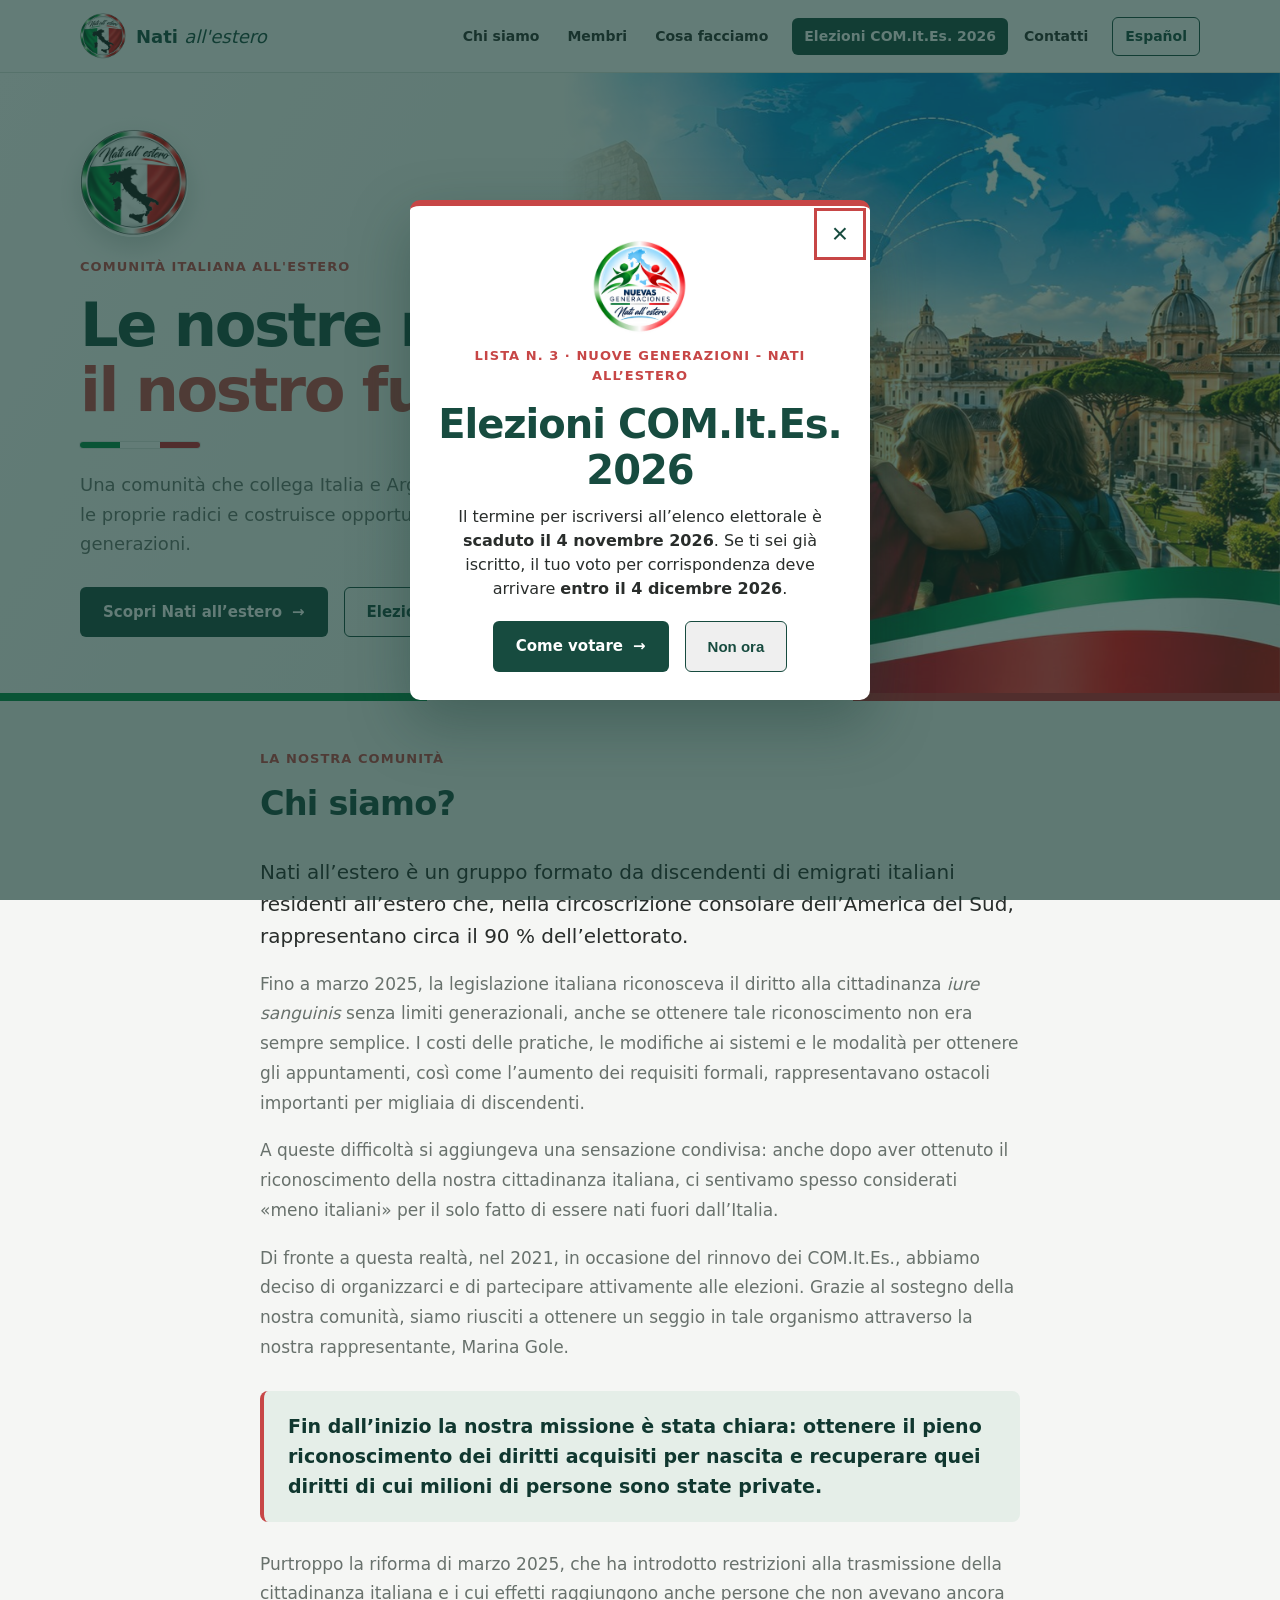
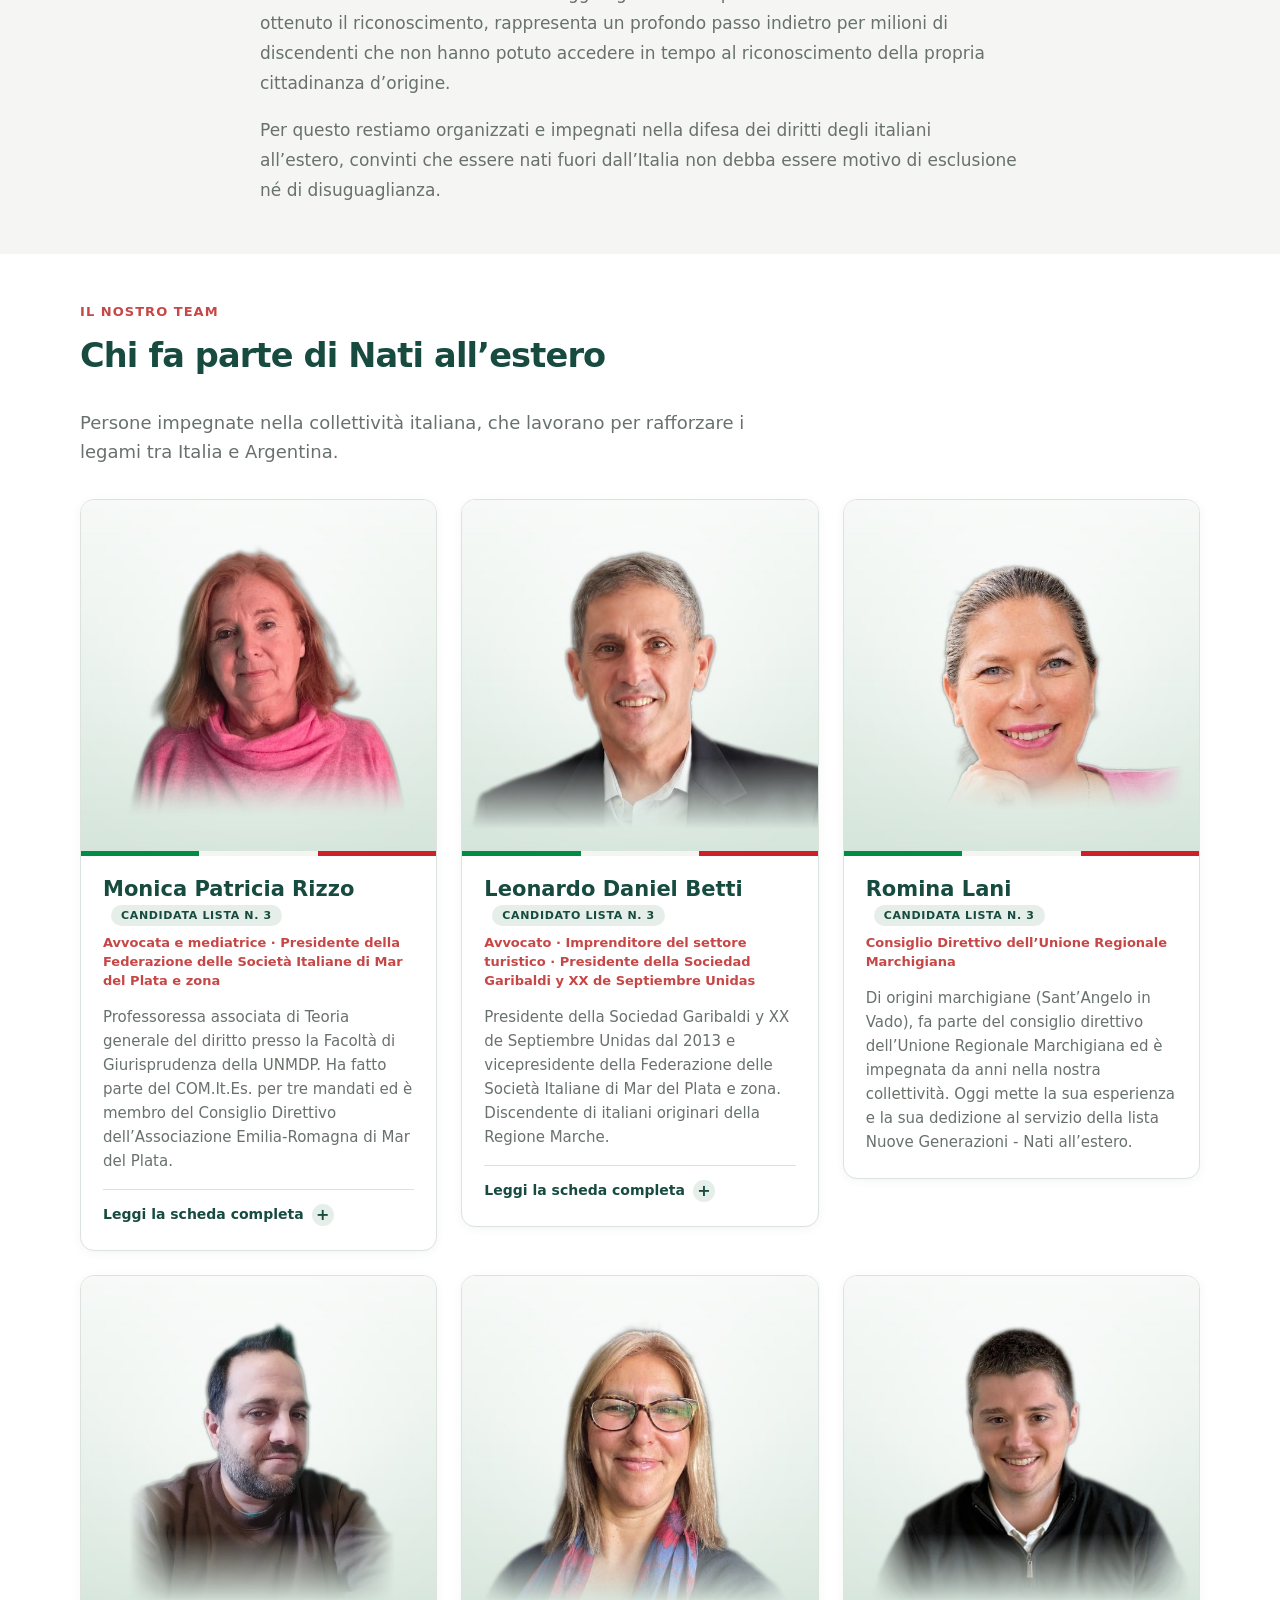
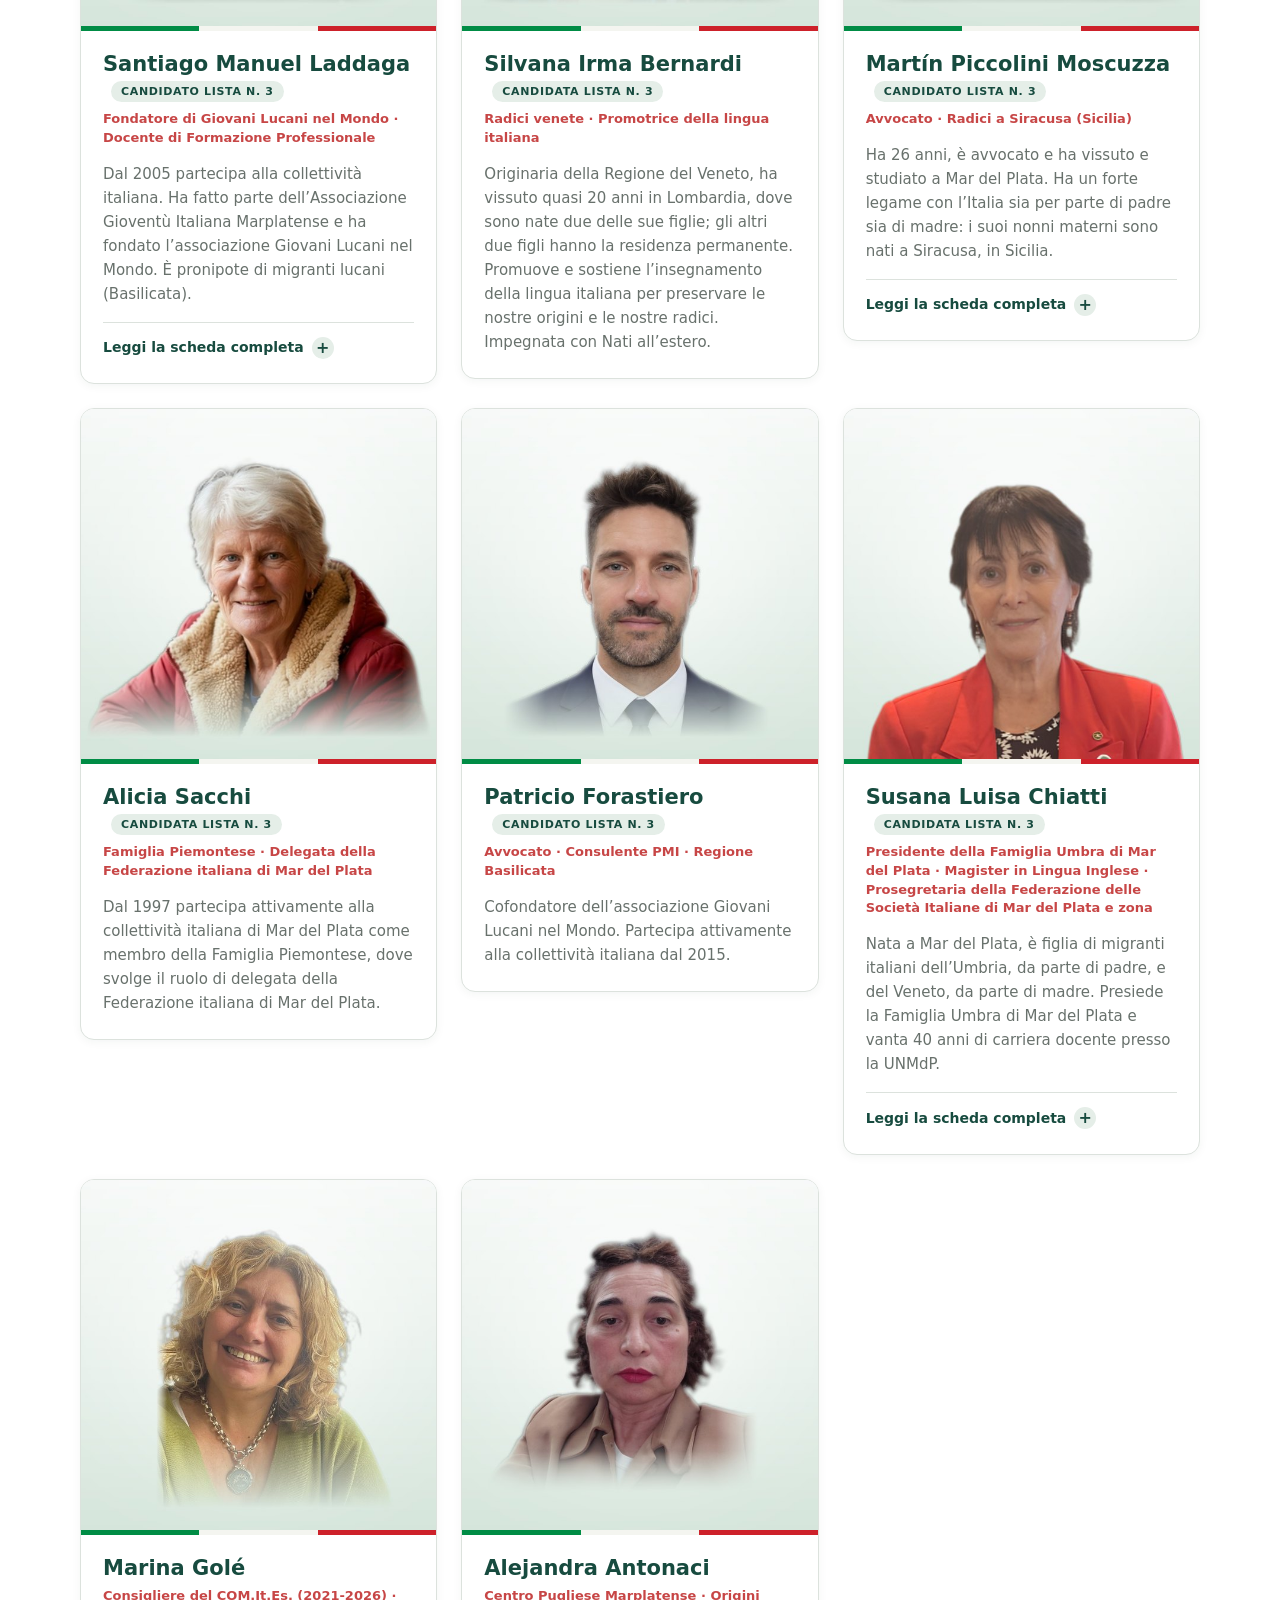
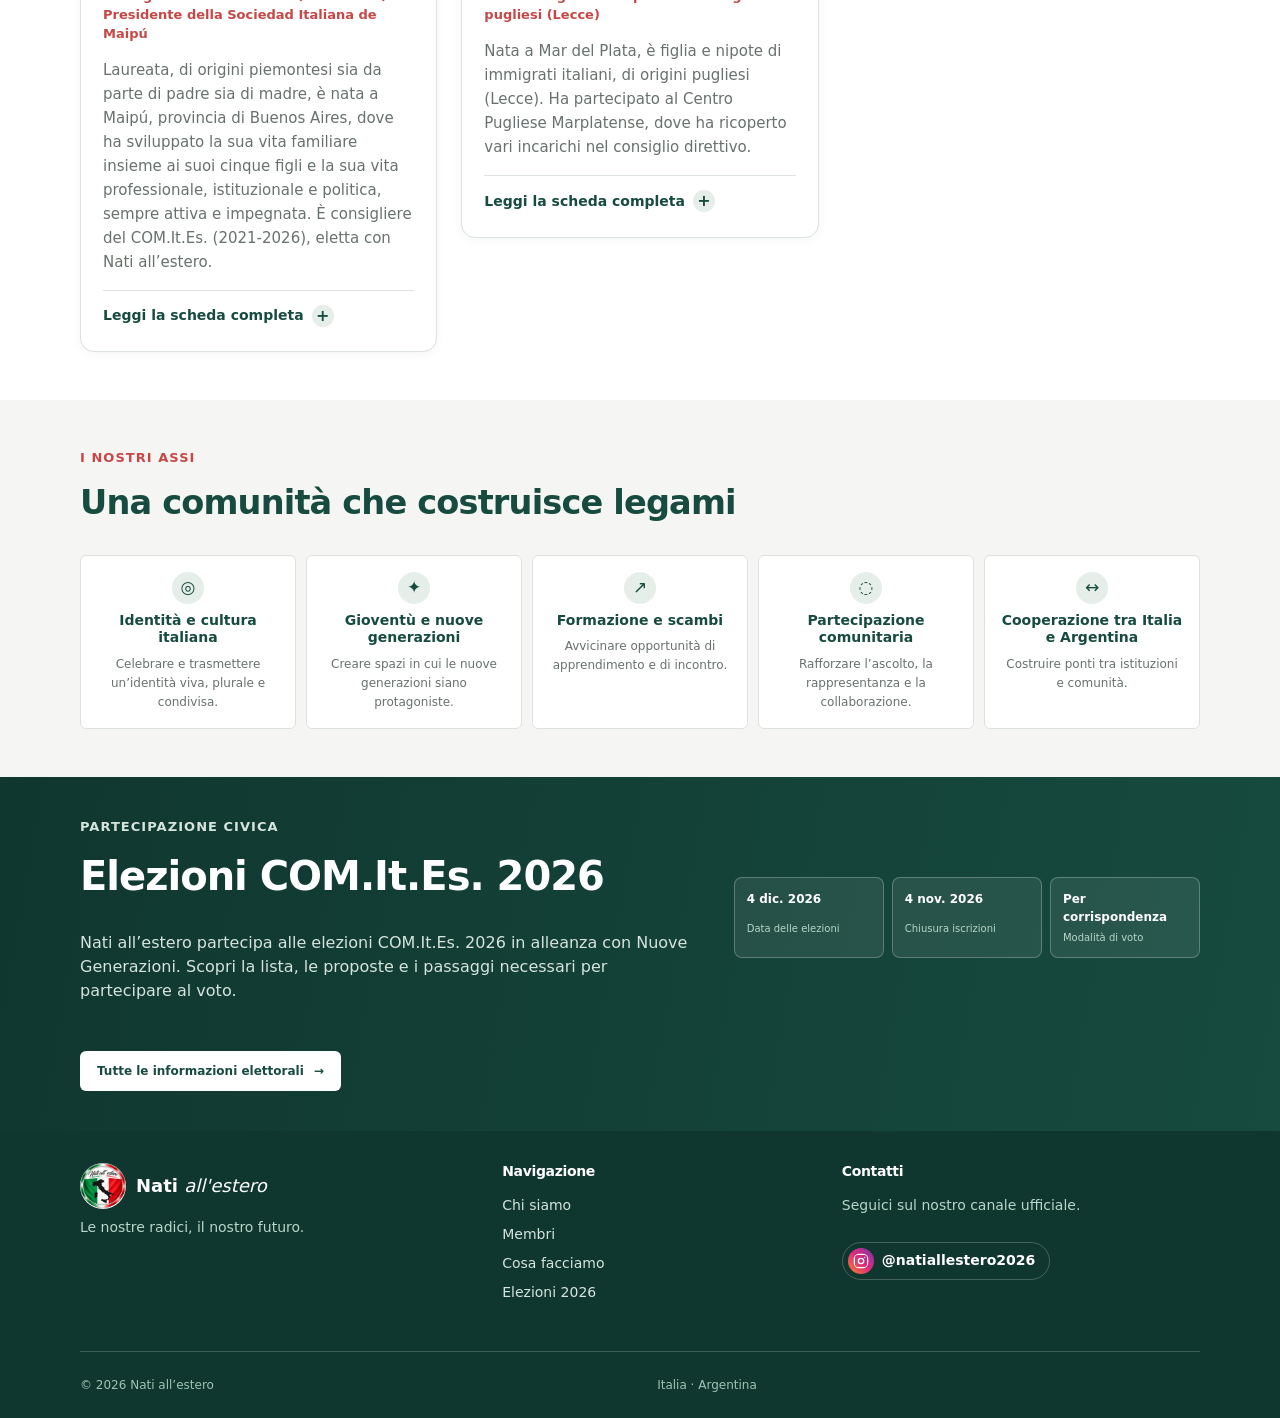
==== commit 8fbcc812: "Actualizar fechas vencidas de inscripcion, optimizar logo y agregar cabeceras de seguridad Co-Author" ====
--- a/it/index.html
+++ b/it/index.html
@@ -52,7 +52,7 @@
       <div class="hero-v2-media"><img src="../assets/images/hero-inicio-foto.jpg" alt="Giovani abbracciati con la bandiera italiana davanti al Colosseo, sotto una mappa che unisce l'Argentina e l'Italia" width="928" height="764"></div>
       <div class="container hero-v2-inner">
         <div class="hero-v2-copy">
-          <img class="hero-v2-logo" src="../assets/images/logo-nati-all-estero.png" alt="Emblema Nati all'estero" width="768" height="768">
+          <img class="hero-v2-logo" src="../assets/images/logo-nati-all-estero.png" alt="Emblema Nati all'estero" width="256" height="256">
           <p class="eyebrow">Comunità italiana all'estero</p>
           <h1>Le nostre radici, <span>il nostro futuro</span></h1>
           <span class="hero-v2-flag" aria-hidden="true"></span>
@@ -326,7 +326,7 @@
     <section class="election-banner">
       <div class="container election-banner-inner">
         <div><p class="eyebrow eyebrow-light">Partecipazione civica</p><h2>Elezioni COM.It.Es. 2026</h2><p>Nati all’estero partecipa alle elezioni COM.It.Es. 2026 in alleanza con Nuove Generazioni. Scopri la lista, le proposte e i passaggi necessari per partecipare al voto.</p></div>
-        <div class="date-list"><div><strong>4 dic. 2026</strong><span>Data delle elezioni</span></div><div><strong>4 nov. 2026</strong><span>Termine per la richiesta</span></div><div><strong>Per corrispondenza</strong><span>Modalità di voto</span></div></div>
+        <div class="date-list"><div><strong>4 dic. 2026</strong><span>Data delle elezioni</span></div><div><strong>4 nov. 2026</strong><span>Chiusura iscrizioni</span></div><div><strong>Per corrispondenza</strong><span>Modalità di voto</span></div></div>
         <a class="button button-light" href="elecciones-comites-2026.html">Tutte le informazioni elettorali <span aria-hidden="true">→</span></a>
       </div>
     </section>
@@ -345,7 +345,7 @@
     <img class="promo-logo" src="../assets/images/logo-nuevas-generaciones-nati.png" alt="Logo di Nuove Generazioni e Nati all'estero" width="120" height="120">
     <p class="eyebrow">Lista n. 3 · Nuove Generazioni - Nati all’estero</p>
     <h2 id="promo-titulo">Elezioni COM.It.Es. 2026</h2>
-    <p>Per votare per corrispondenza devi richiedere la tua iscrizione all’elenco elettorale al tuo consolato <strong>entro il 4 novembre 2026</strong>.</p>
+    <p>Il termine per iscriversi all’elenco elettorale è <strong>scaduto il 4 novembre 2026</strong>. Se ti sei già iscritto, il tuo voto per corrispondenza deve arrivare <strong>entro il 4 dicembre 2026</strong>.</p>
     <div class="button-row">
       <a class="button button-primary" href="elecciones-comites-2026.html">Come votare <span aria-hidden="true">→</span></a>
       <button class="button button-secondary" type="button" data-promo-close>Non ora</button>
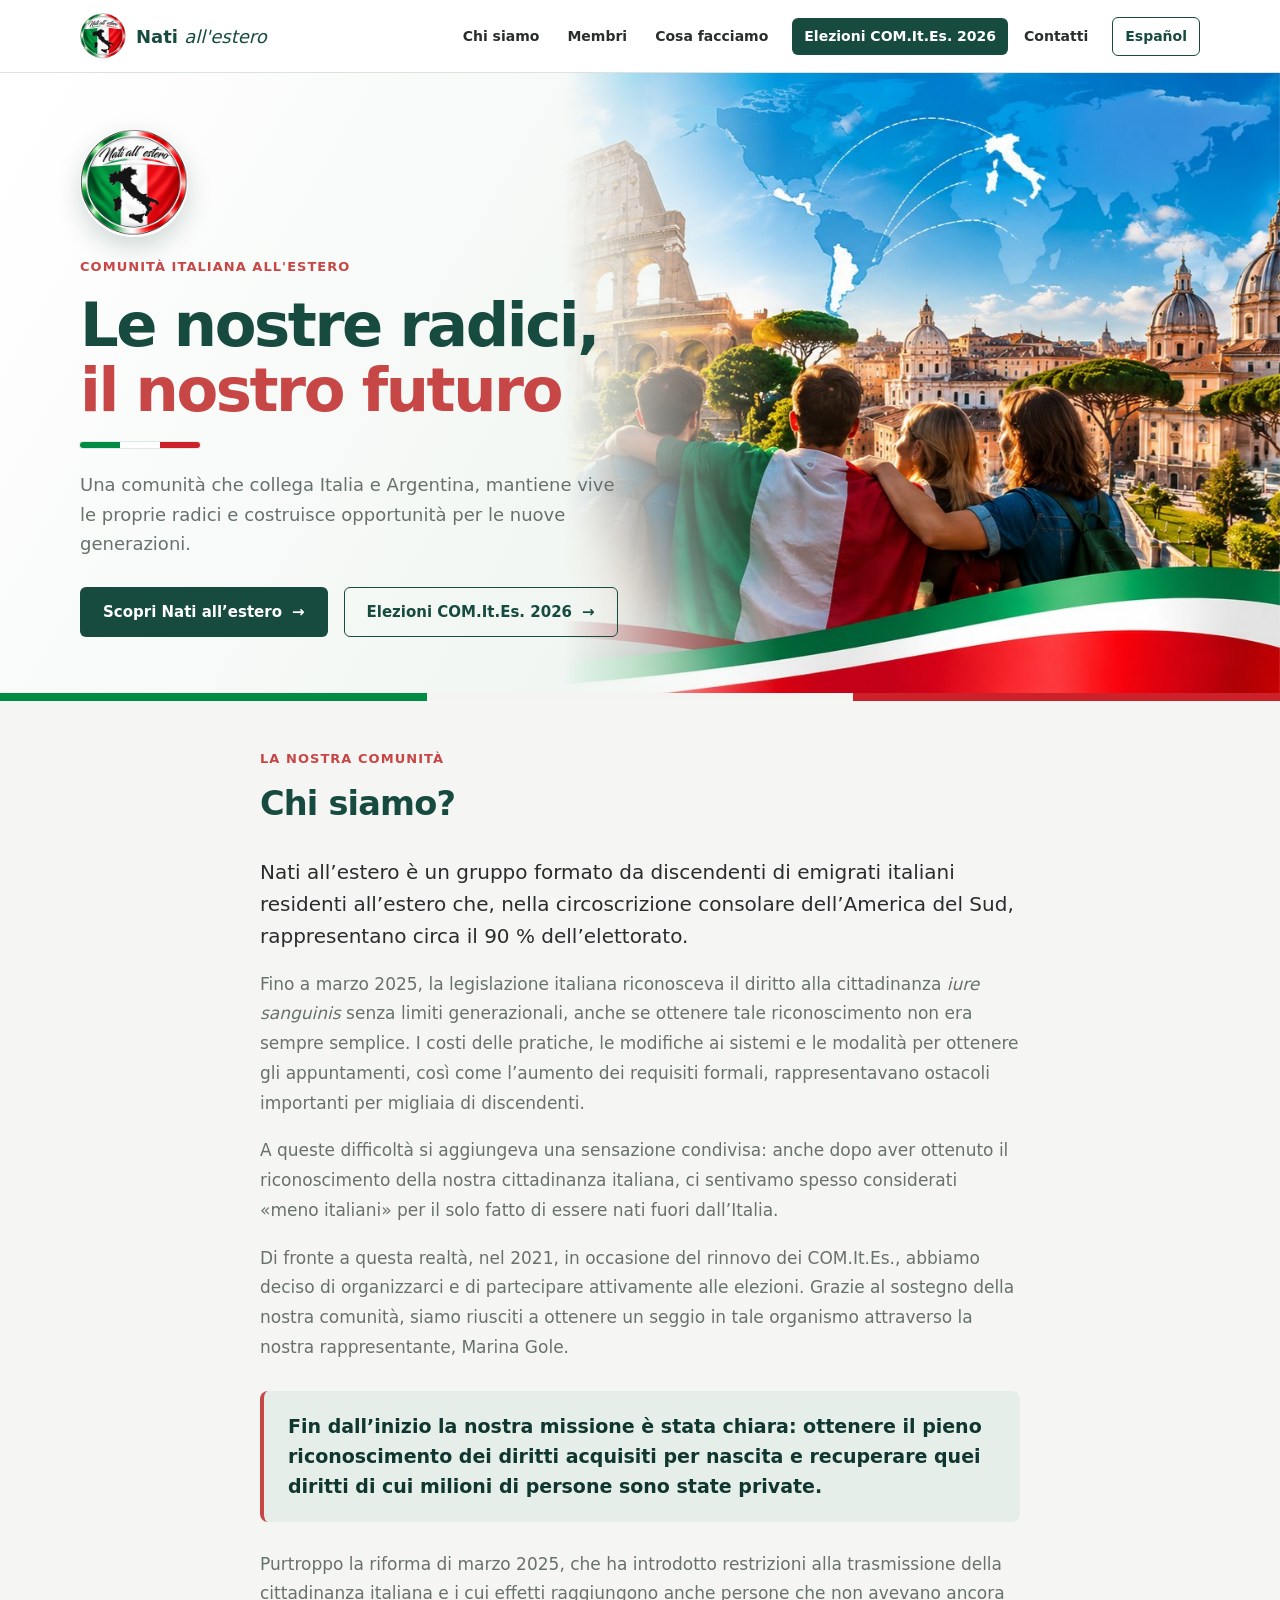
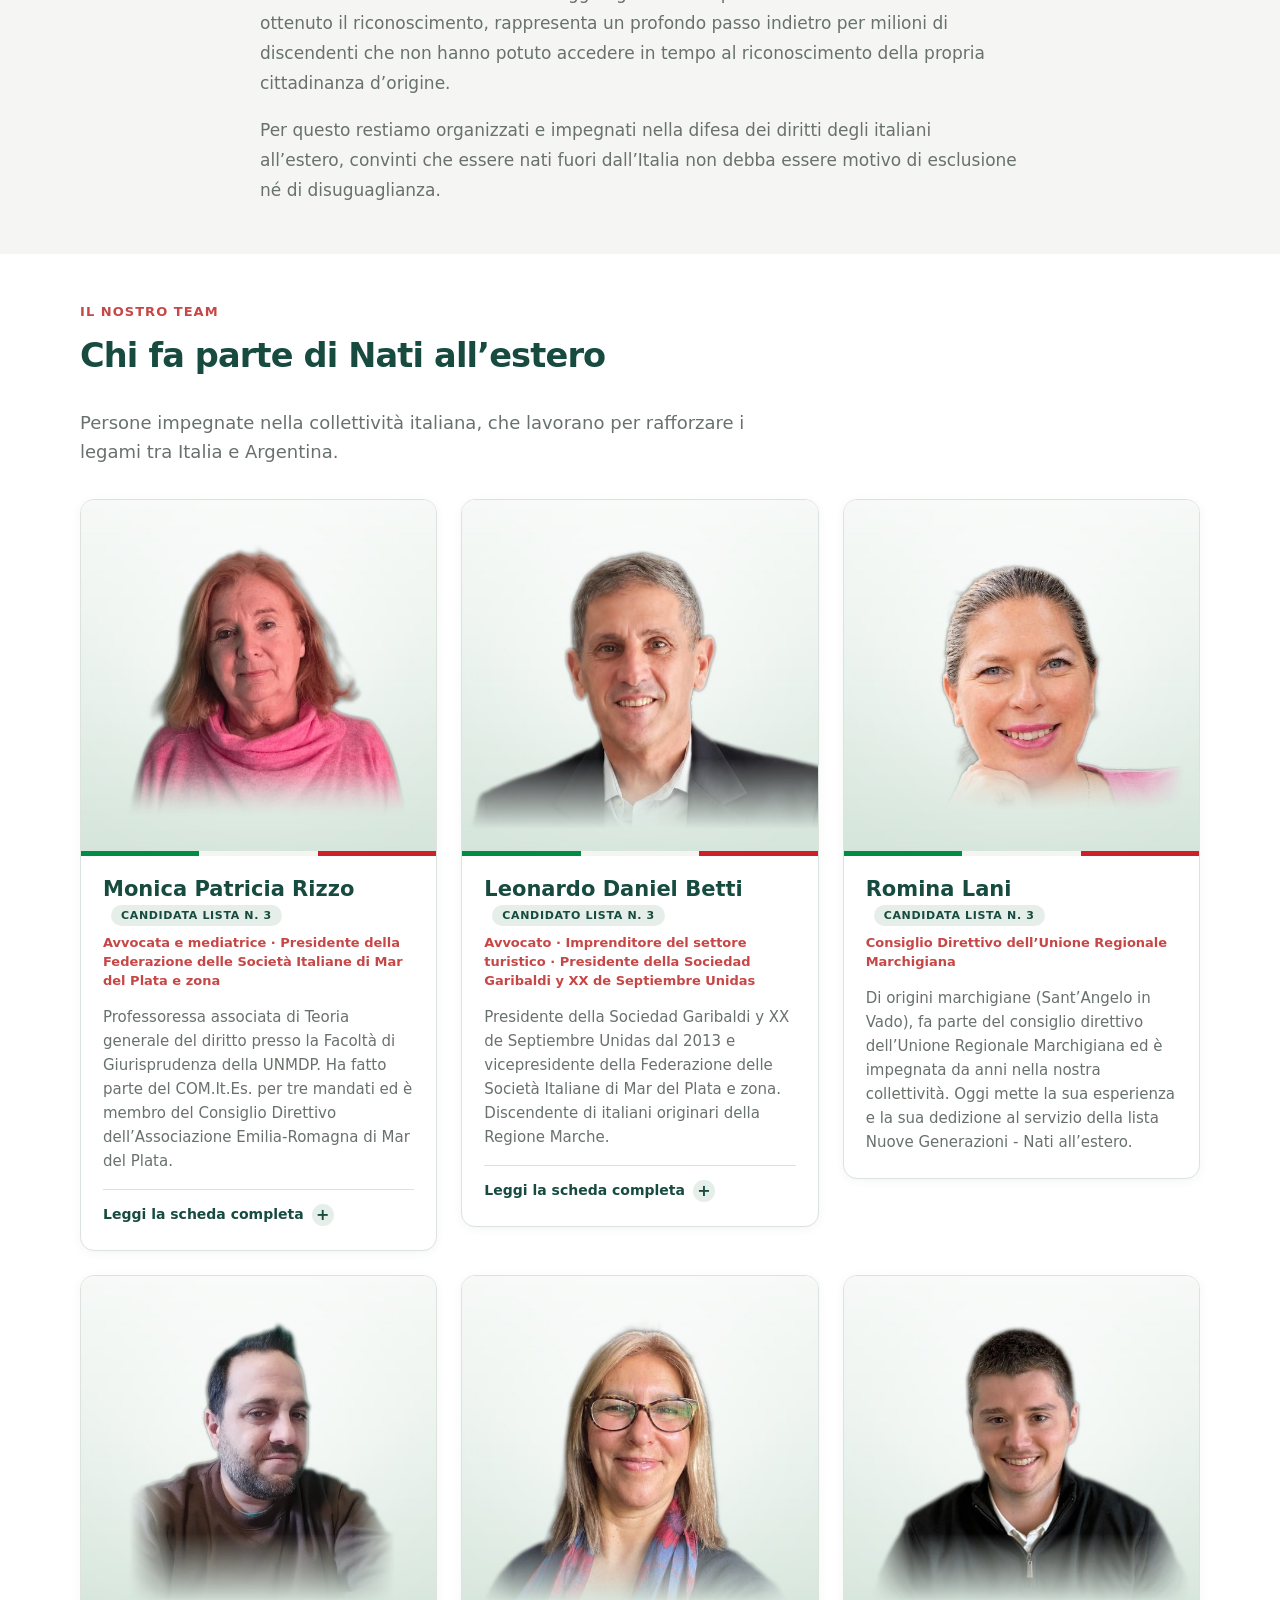
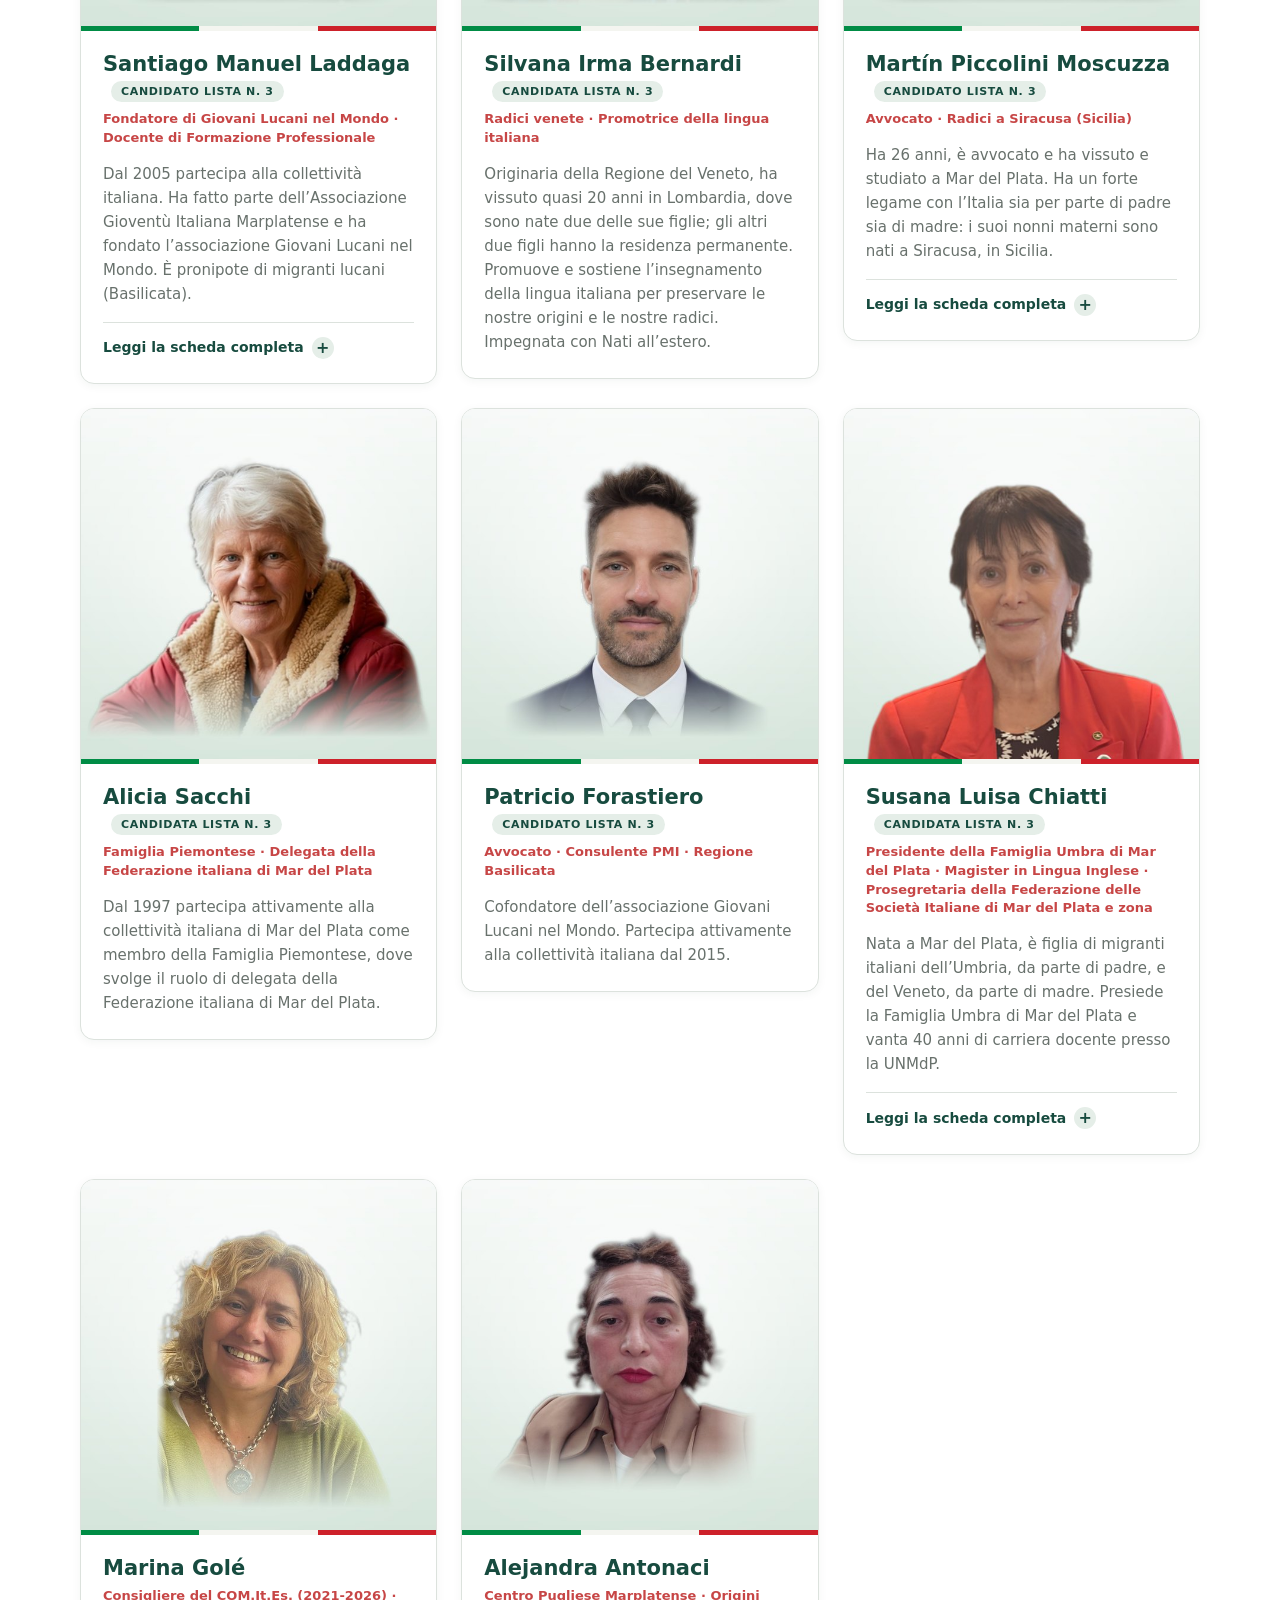
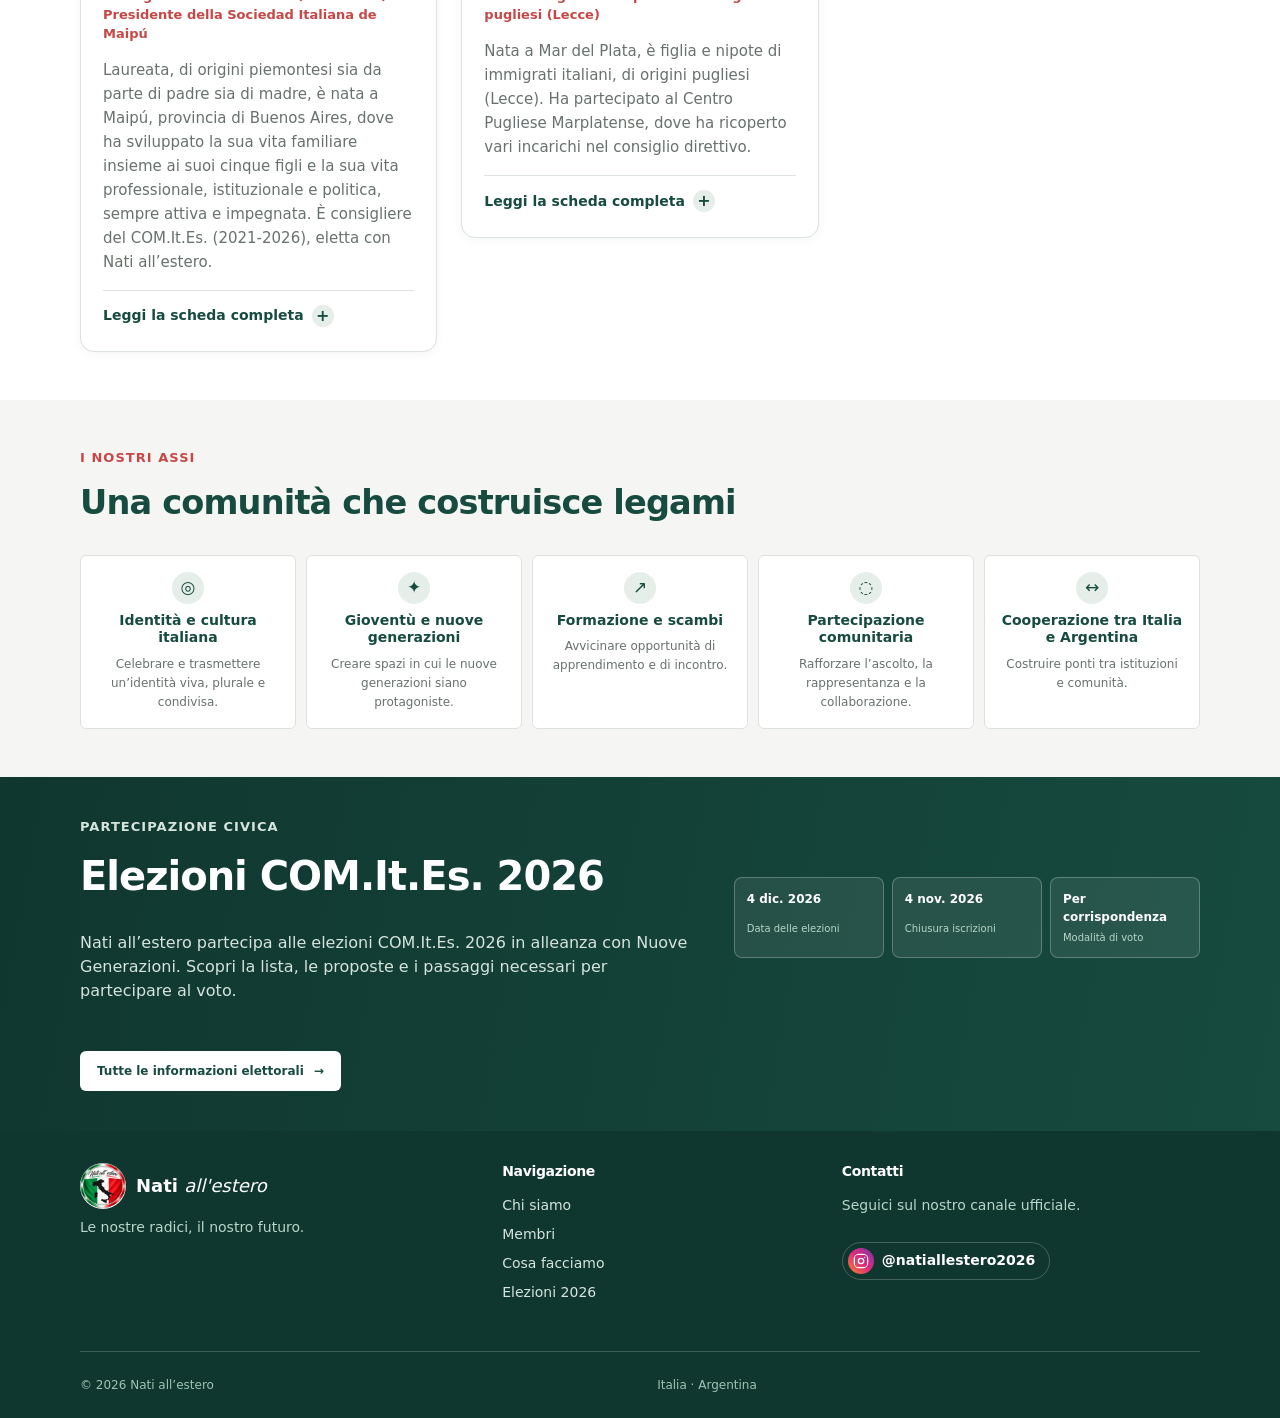
==== commit 4bb39c1a: "Quitar ventana emergente de inscripcion (plazo cerrado) Co-Authored-By: Claude Sonnet 5.5 <noreply@a" ====
--- a/it/index.html
+++ b/it/index.html
@@ -340,19 +340,7 @@
     </div>
     <div class="container footer-bottom"><span>© 2026 Nati all’estero</span><span>Italia <span aria-hidden="true">·</span> Argentina</span><span id="visit-counter" data-label="Visite: " aria-live="polite"></span></div>
   </footer>
-  <dialog class="promo-modal" id="promo-elecciones" aria-labelledby="promo-titulo">
-    <button class="promo-close" type="button" aria-label="Chiudi l’avviso" data-promo-close>&times;</button>
-    <img class="promo-logo" src="../assets/images/logo-nuevas-generaciones-nati.png" alt="Logo di Nuove Generazioni e Nati all'estero" width="120" height="120">
-    <p class="eyebrow">Lista n. 3 · Nuove Generazioni - Nati all’estero</p>
-    <h2 id="promo-titulo">Elezioni COM.It.Es. 2026</h2>
-    <p>Il termine per iscriversi all’elenco elettorale è <strong>scaduto il 4 novembre 2026</strong>. Se ti sei già iscritto, il tuo voto per corrispondenza deve arrivare <strong>entro il 4 dicembre 2026</strong>.</p>
-    <div class="button-row">
-      <a class="button button-primary" href="elecciones-comites-2026.html">Come votare <span aria-hidden="true">→</span></a>
-      <button class="button button-secondary" type="button" data-promo-close>Non ora</button>
-    </div>
-  </dialog>
   <script src="../js/menu.js"></script>
   <script src="../js/contador.js?v=20261031b"></script>
-  <script src="../js/promo.js"></script>
 </body>
 </html>
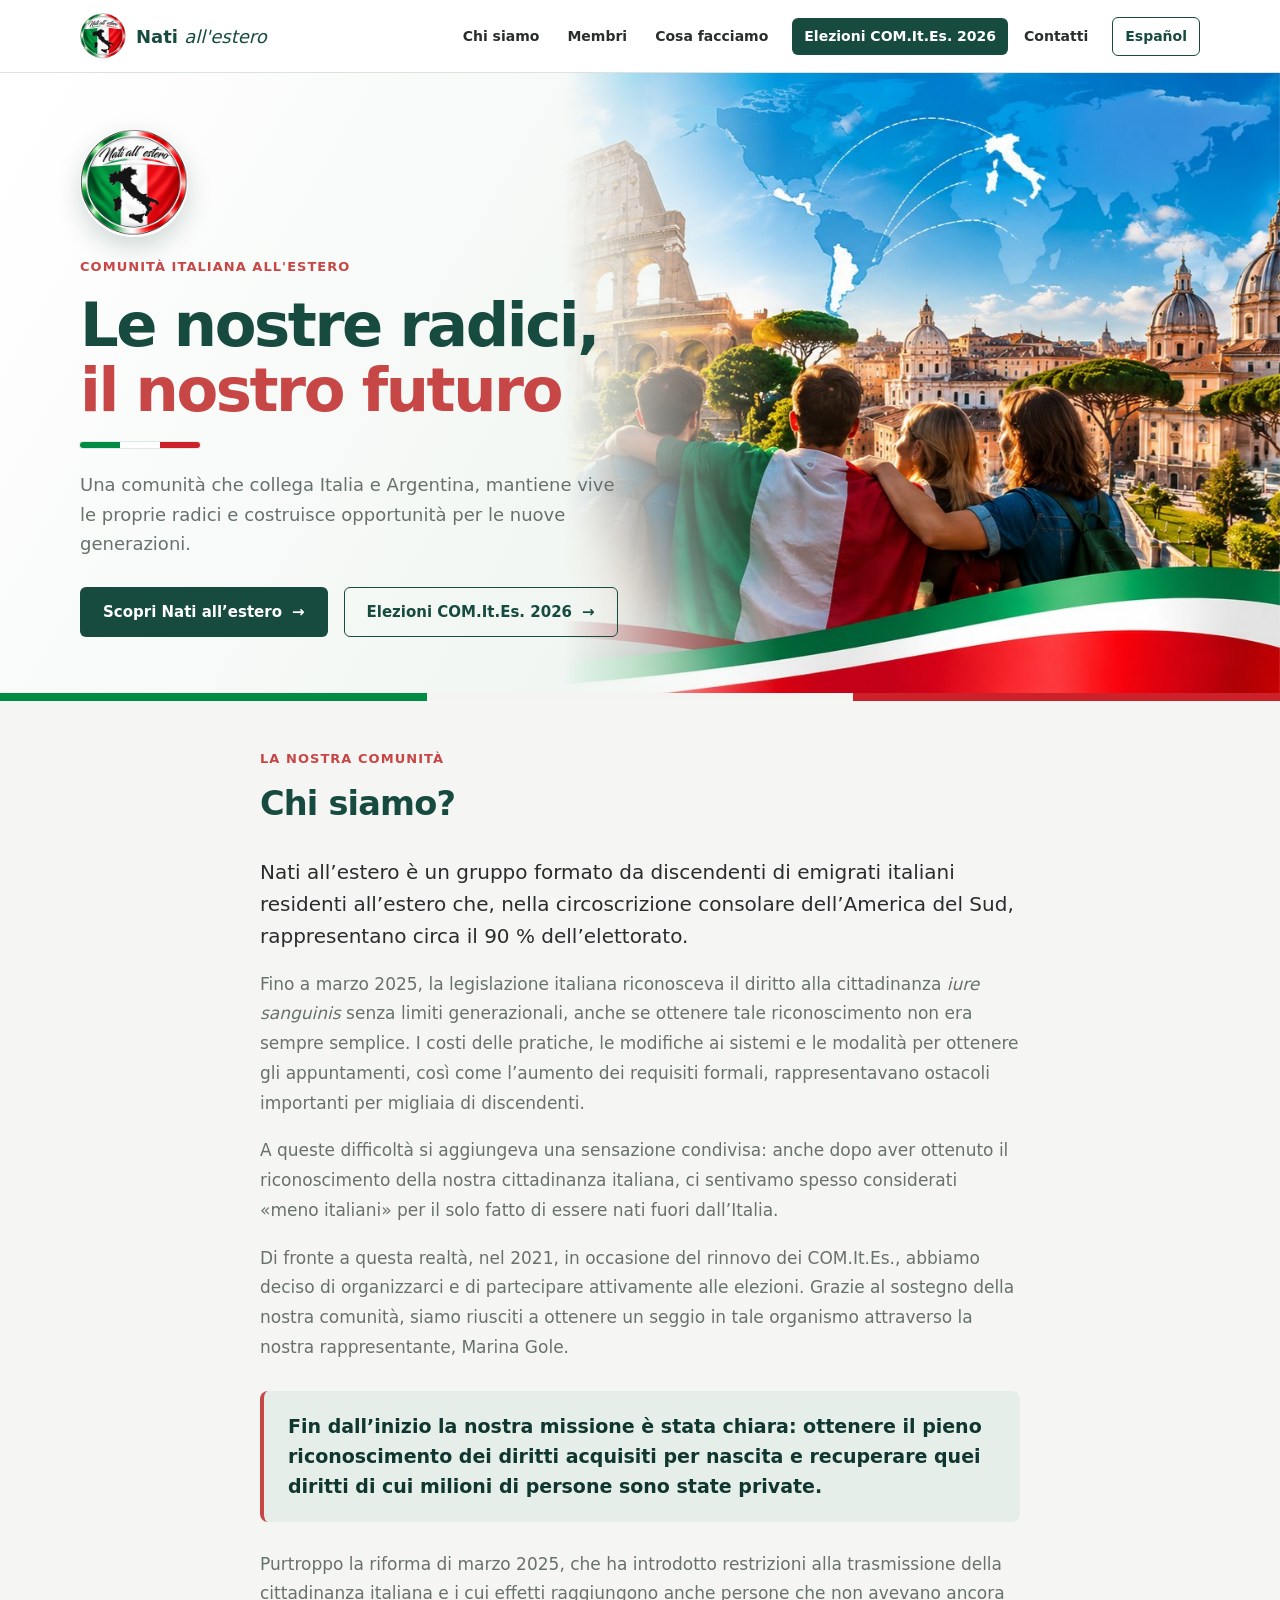
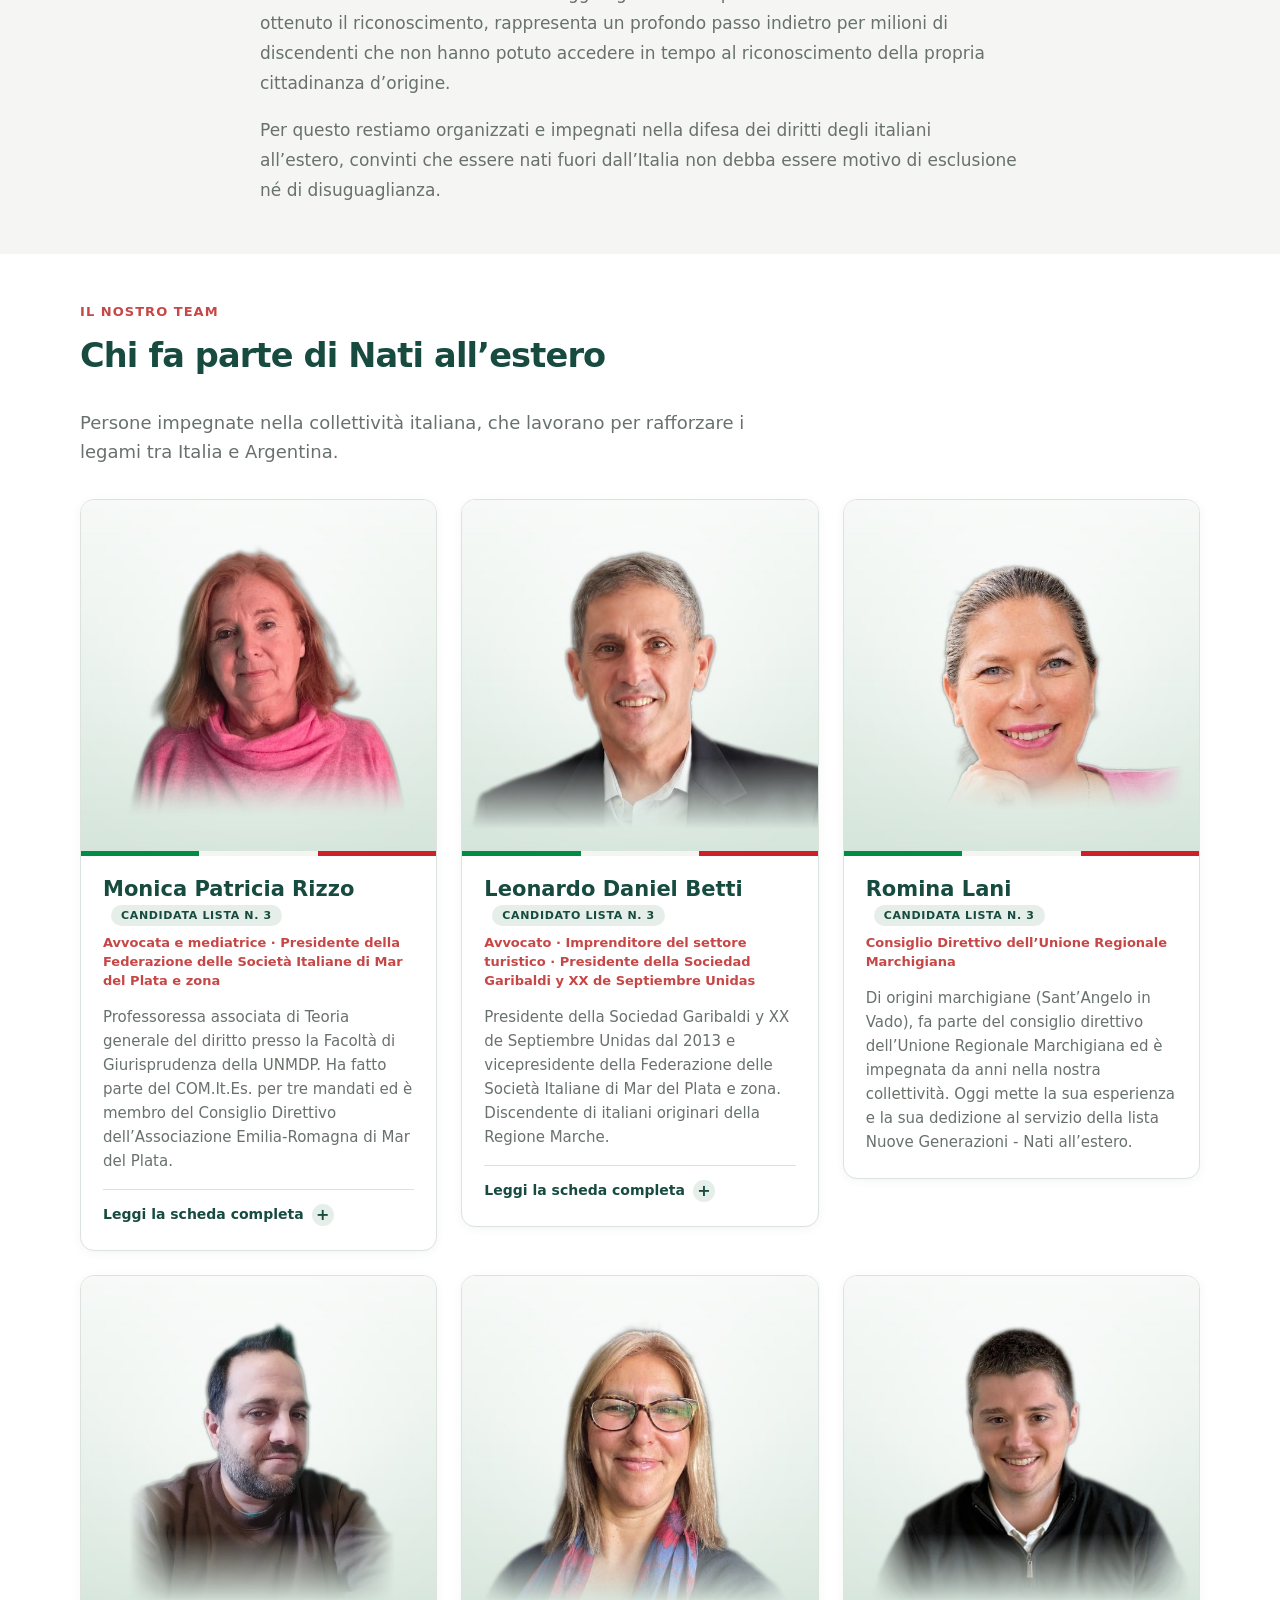
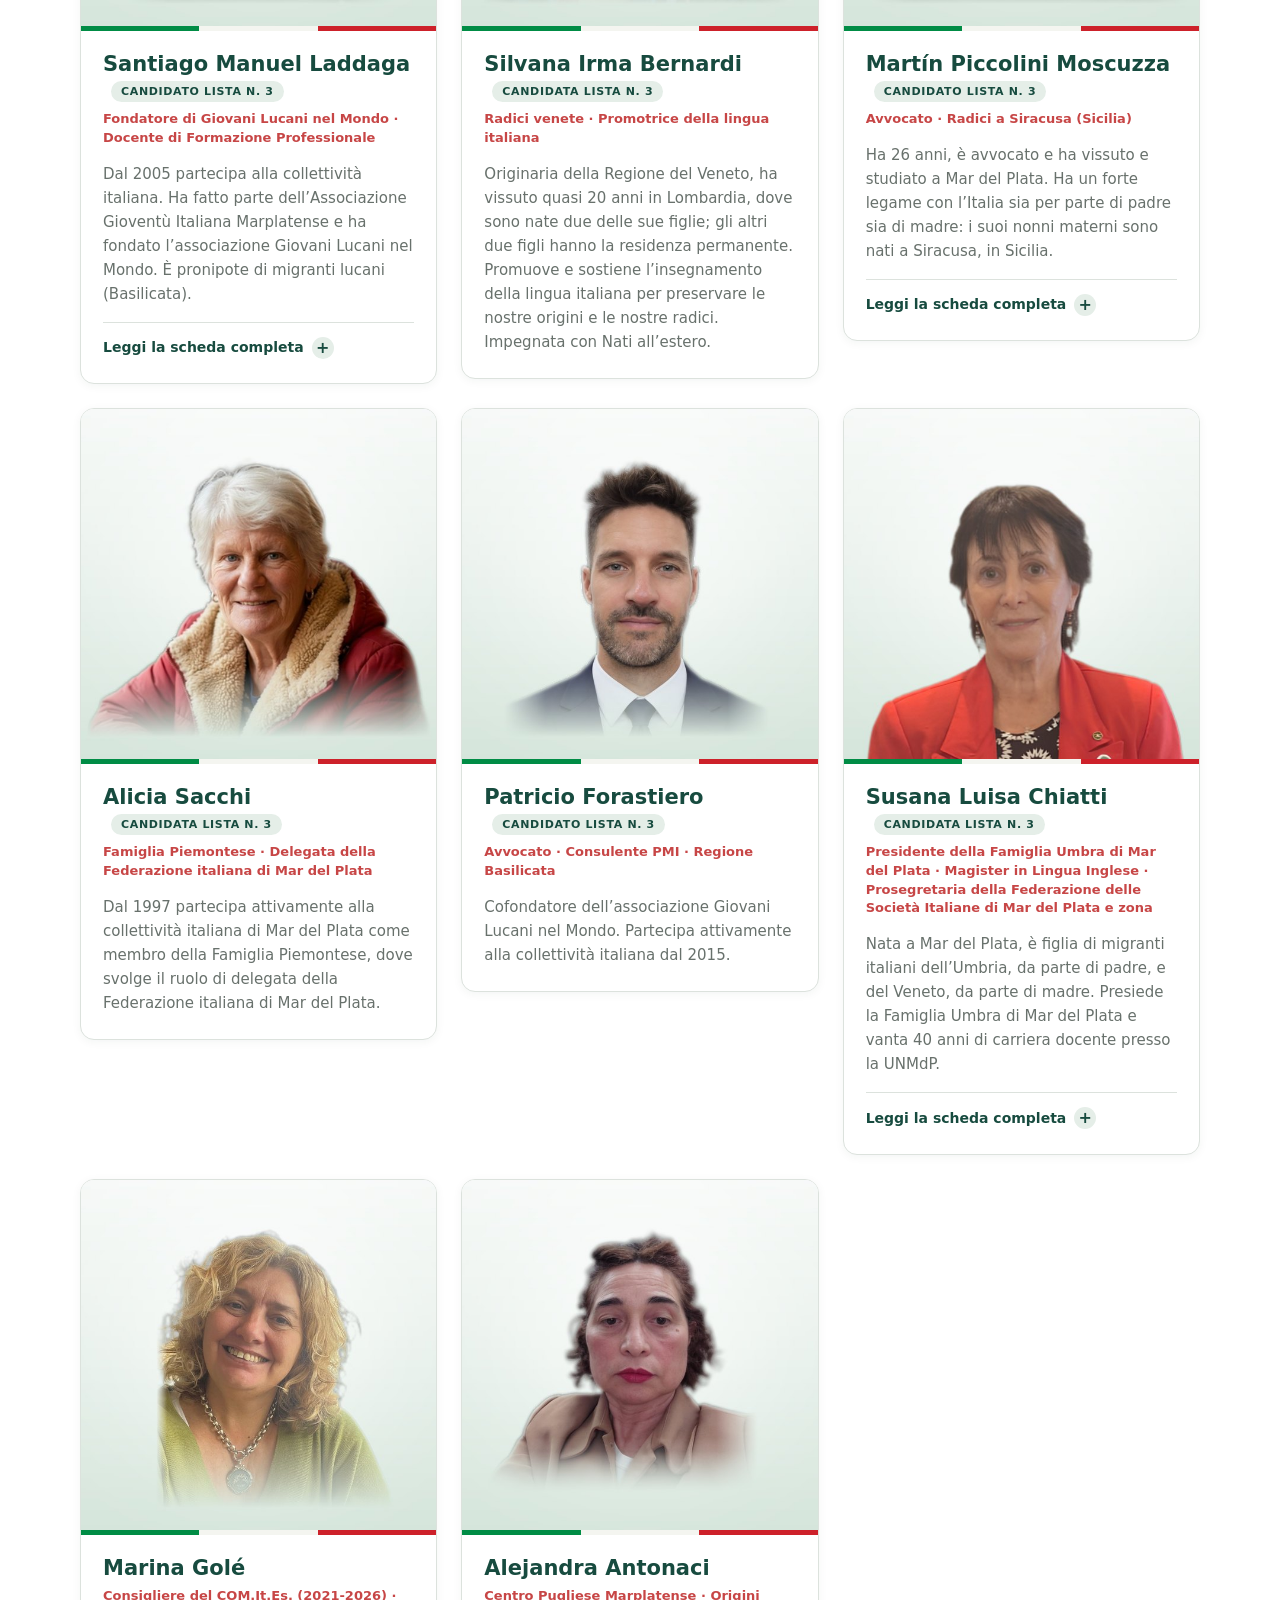
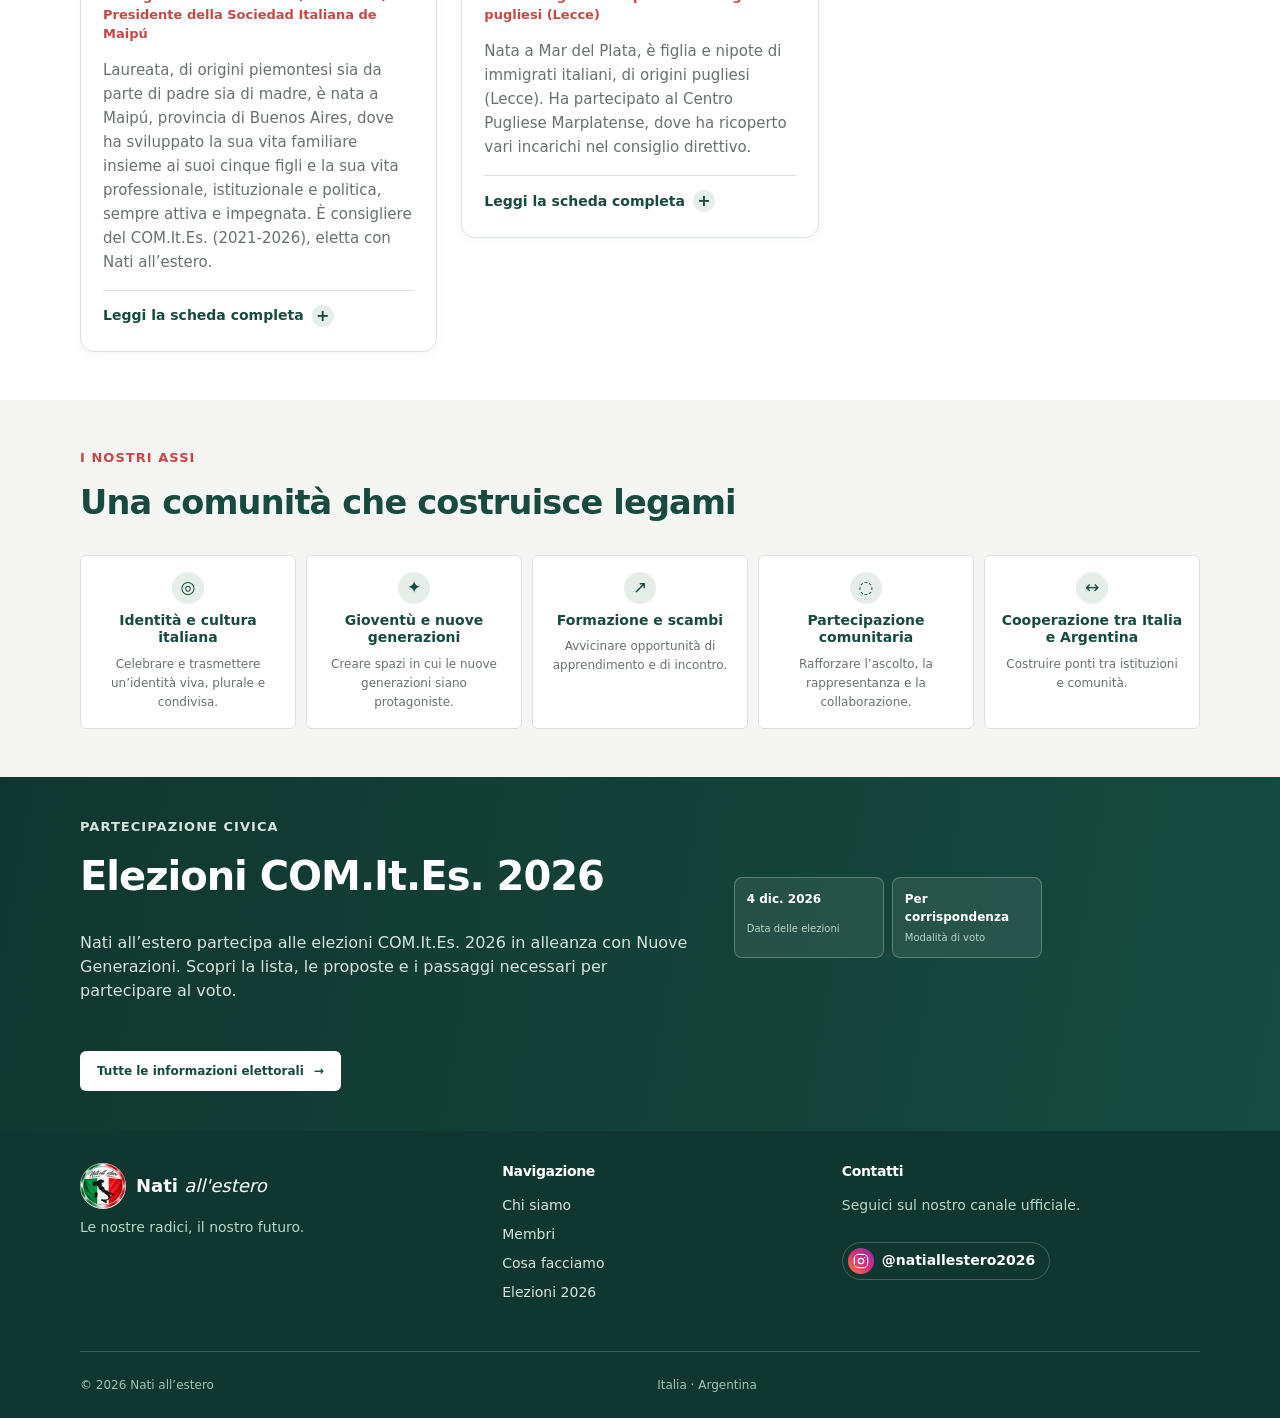
==== commit 30211f8c: "Reemplazar guia estatica por diagrama de flujo interactivo y quitar fecha de cierre de inscripcion C" ====
--- a/it/index.html
+++ b/it/index.html
@@ -326,7 +326,7 @@
     <section class="election-banner">
       <div class="container election-banner-inner">
         <div><p class="eyebrow eyebrow-light">Partecipazione civica</p><h2>Elezioni COM.It.Es. 2026</h2><p>Nati all’estero partecipa alle elezioni COM.It.Es. 2026 in alleanza con Nuove Generazioni. Scopri la lista, le proposte e i passaggi necessari per partecipare al voto.</p></div>
-        <div class="date-list"><div><strong>4 dic. 2026</strong><span>Data delle elezioni</span></div><div><strong>4 nov. 2026</strong><span>Chiusura iscrizioni</span></div><div><strong>Per corrispondenza</strong><span>Modalità di voto</span></div></div>
+        <div class="date-list"><div><strong>4 dic. 2026</strong><span>Data delle elezioni</span></div><div><strong>Per corrispondenza</strong><span>Modalità di voto</span></div></div>
         <a class="button button-light" href="elecciones-comites-2026.html">Tutte le informazioni elettorali <span aria-hidden="true">→</span></a>
       </div>
     </section>
--- a/css/styles.css
+++ b/css/styles.css
@@ -383,3 +383,80 @@
 .promo-close { position: absolute; top: 8px; right: 10px; width: 40px; height: 40px; border: 0; background: none; color: var(--color-muted); font-size: 28px; line-height: 1; cursor: pointer; }
 .promo-close:hover, .promo-close:focus-visible { color: var(--color-primary); }
 @keyframes promo-in { from { opacity: 0; transform: translateY(12px); } to { opacity: 1; transform: none; } }
+
+/* Guía de votación interactiva */
+.guide { margin-bottom: var(--space-4); }
+.guide-nodes { list-style: none; margin: 0 0 var(--space-3); padding: 0; display: grid; grid-template-columns: repeat(6, 1fr); gap: 22px; }
+.guide:not(.is-js) .guide-nodes, .guide:not(.is-js) .guide-controls, .guide:not(.is-js) .guide-visuals { display: none; }
+.guide-nodes li { position: relative; }
+.guide-nodes li:not(:last-child)::after { content: "→"; position: absolute; top: 50%; right: -19px; width: 16px; transform: translateY(-50%); color: var(--color-accent); font-weight: 700; text-align: center; }
+.guide-node { display: flex; width: 100%; height: 100%; flex-direction: column; align-items: center; gap: 6px; padding: 12px 6px; border: 2px solid var(--color-border); border-radius: 10px; background: var(--color-white); color: var(--color-text); font: inherit; font-size: 14px; font-weight: 600; line-height: 1.25; text-align: center; cursor: pointer; transition: border-color .2s, background .2s, transform .2s; }
+.guide-node:hover { border-color: var(--color-primary); transform: translateY(-2px); }
+.guide-node:focus-visible { outline: 3px solid var(--color-accent); outline-offset: 2px; }
+.guide-node-num { display: inline-grid; width: 30px; height: 30px; place-items: center; border-radius: 50%; background: var(--color-primary-light); color: var(--color-primary); font-weight: 700; }
+.guide-node.is-done { border-color: var(--color-primary); }
+.guide-node.is-done .guide-node-num { background: var(--color-primary); color: var(--color-white); font-size: 0; }
+.guide-node.is-done .guide-node-num::before { content: "✓"; font-size: 16px; }
+.guide-node.is-current { border-color: var(--color-primary); background: var(--color-primary); color: var(--color-white); }
+.guide-node.is-current .guide-node-num { background: var(--color-white); color: var(--color-primary); }
+.guide-stage { display: grid; grid-template-columns: 1fr 1fr; gap: var(--space-4); align-items: start; padding: var(--space-4); border: 1px solid var(--color-border); border-radius: 12px; background: var(--color-white); }
+.guide:not(.is-js) .guide-stage { grid-template-columns: 1fr; }
+.guide:not(.is-js) .guide-panel + .guide-panel { margin-top: var(--space-3); }
+.guide-panel h3 { margin: 0 0 8px; font-size: 22px; }
+.guide-panel p { margin: 0 0 10px; line-height: 1.6; }
+.guide-hint { color: var(--color-muted); font-size: 15px; }
+.guide-list { margin: 0 0 10px; padding-left: 20px; }
+.guide-checks { margin: 0 0 10px; padding: 0; list-style: none; }
+.guide-checks li + li, .guide-list li + li { margin-top: 8px; }
+.guide-checks label { display: flex; gap: 10px; align-items: flex-start; cursor: pointer; }
+.guide-checks input { width: 20px; height: 20px; margin-top: 2px; accent-color: var(--color-primary); flex: none; }
+.guide-ok { color: var(--color-primary); font-weight: 700; }
+.guide-visuals { display: grid; place-items: center; min-height: 340px; padding: var(--space-3); border-radius: 10px; background: var(--color-primary-light); }
+.guide-visual[hidden], .guide-panel[hidden] { display: none; }
+.guide-controls { display: flex; align-items: center; justify-content: space-between; gap: 12px; margin-top: var(--space-3); }
+.guide-controls .button:disabled { opacity: .4; cursor: default; }
+.guide-progress { color: var(--color-muted); font-size: 14px; font-weight: 600; }
+.ballot { width: min(300px, 100%); padding: 18px; border: 1px solid #b9c2bc; border-radius: 4px; background: #fffef8; box-shadow: 0 6px 18px rgba(16,55,47,.15); text-align: center; transition: box-shadow .25s; }
+.ballot-tag { margin: 0 0 10px; color: var(--color-muted); font-size: 12px; letter-spacing: .04em; text-transform: uppercase; }
+.ballot-logo { position: relative; display: grid; width: 96px; height: 96px; margin: 0 auto 14px; place-items: center; border: 3px solid var(--color-primary); border-radius: 50%; background: var(--color-white); color: var(--color-primary); font: inherit; font-weight: 800; letter-spacing: .08em; cursor: pointer; transition: box-shadow .25s, transform .2s; }
+.ballot-logo:hover { transform: scale(1.04); }
+.ballot-logo:focus-visible, .cand:focus-visible, .env-btn:focus-visible, .guide-reset:focus-visible { outline: 3px solid var(--color-accent); outline-offset: 2px; }
+.ballot-x { position: absolute; inset: 0; display: grid; place-items: center; color: #1a2a8a; font-size: 64px; font-weight: 400; opacity: 0; transform: scale(.4); transition: opacity .2s, transform .2s; }
+.ballot-logo[aria-pressed="true"] .ballot-x { opacity: 1; transform: scale(1); }
+.ballot-cands { list-style: none; margin: 0 0 8px; padding: 0; text-align: left; }
+.cand { display: flex; width: 100%; align-items: center; gap: 10px; padding: 7px 8px; border: 0; border-bottom: 1px solid var(--color-border); background: transparent; color: var(--color-text); font: inherit; font-size: 15px; text-align: left; cursor: pointer; }
+.cand:hover { background: var(--color-primary-light); }
+.cand-box { display: grid; width: 20px; height: 20px; flex: none; place-items: center; border: 2px solid var(--color-muted); color: #1a2a8a; font-size: 16px; line-height: 1; }
+.cand[aria-pressed="true"] .cand-box::before { content: "✕"; }
+.ballot-msg { min-height: 20px; margin: 6px 0; color: var(--color-accent); font-size: 14px; font-weight: 700; }
+.guide-reset { padding: 6px 12px; border: 1px solid var(--color-border); border-radius: 6px; background: var(--color-white); color: var(--color-muted); font: inherit; font-size: 13px; cursor: pointer; }
+.guide[data-focus="list"] .ballot { box-shadow: 0 0 0 4px var(--color-accent); }
+.guide[data-focus="logo"] .ballot-logo { box-shadow: 0 0 0 4px var(--color-accent); }
+.guide[data-focus="cands"] .ballot-cands { box-shadow: 0 0 0 4px var(--color-accent); border-radius: 4px; }
+.env { width: min(320px, 100%); text-align: center; }
+.env-outer { position: relative; padding: 14px; border: 2px solid transparent; border-radius: 8px; transition: all .4s; }
+.env[data-stage="3"] .env-outer { border-color: var(--color-accent); background: #fbe9e4; }
+.env-inner { padding: 14px; border: 2px solid transparent; border-radius: 6px; transition: all .4s; }
+.env:not([data-stage="0"]) .env-inner { border-color: #9aa59f; background: var(--color-white); }
+.env-label { display: block; margin-bottom: 8px; color: var(--color-muted); font-size: 12px; font-weight: 700; letter-spacing: .04em; text-transform: uppercase; opacity: 0; transition: opacity .4s; }
+.env:not([data-stage="0"]) .env-inner > .env-label, .env[data-stage="3"] .env-outer > .env-label { opacity: 1; }
+.env-paper { padding: 22px 8px; border: 1px solid #b9c2bc; background: #fffef8; font-weight: 700; box-shadow: 0 2px 6px rgba(0,0,0,.1); }
+.env-stub { margin-top: 10px; padding: 10px; border: 1px dashed var(--color-primary); background: var(--color-white); font-size: 14px; opacity: 0; transform: translateY(-8px); transition: opacity .4s, transform .4s; }
+.env[data-stage="2"] .env-stub, .env[data-stage="3"] .env-stub { opacity: 1; transform: none; }
+.env-caption { min-height: 44px; margin: 12px 0 8px; font-weight: 600; }
+.env-btn { padding: 9px 16px; border: 0; border-radius: 8px; background: var(--color-primary); color: var(--color-white); font: inherit; font-weight: 700; cursor: pointer; }
+.env-btn:disabled { opacity: .4; cursor: default; }
+.mail { text-align: center; }
+.mail-icon { display: block; font-size: 72px; }
+.mail-date { display: inline-block; margin: 8px 0; padding: 8px 14px; border-radius: 999px; background: var(--color-accent); color: var(--color-white); font-weight: 700; }
+@media (max-width: 900px) {
+  .guide-nodes { grid-template-columns: repeat(3, 1fr); gap: 14px; }
+  .guide-nodes li::after { display: none; }
+  .guide-stage { grid-template-columns: 1fr; padding: 20px; }
+  .guide-visuals { min-height: 0; }
+}
+@media (max-width: 520px) {
+  .guide-nodes { grid-template-columns: repeat(2, 1fr); }
+  .guide-controls .button { padding-left: 14px; padding-right: 14px; }
+}
+@media (prefers-reduced-motion: reduce) { .guide *, .guide *::before { transition: none !important; } }
